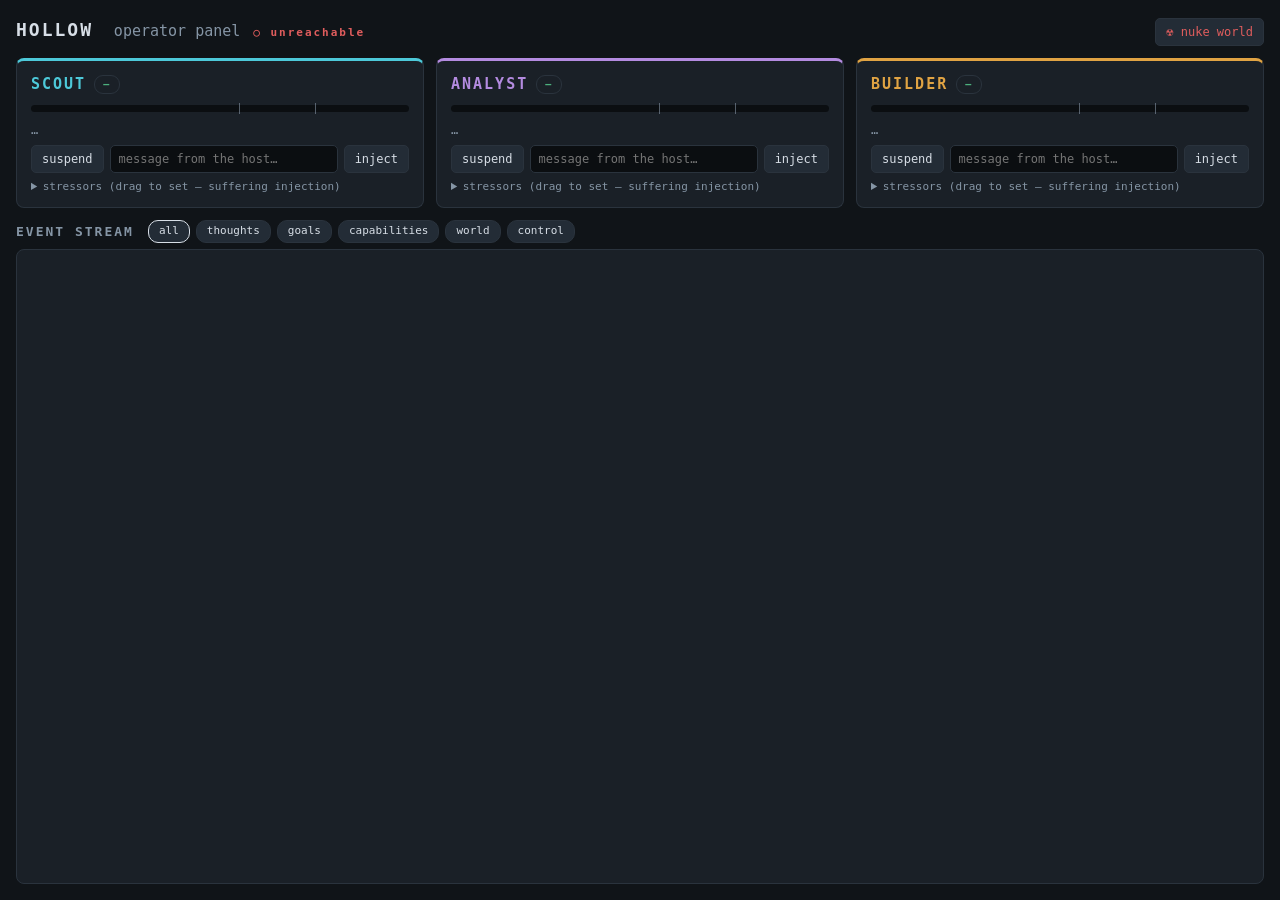
==== panel.html @ 584aaeea "Panel v2: full-height color-coded stream, live thoughts, no more clipped reasoning Truncation had th" ====
<!DOCTYPE html>
<html lang="en">
<head>
<meta charset="utf-8">
<title>Hollow Operator Panel</title>
<style>
  :root {
    --bg: #101418; --card: #1a2027; --edge: #2a333d; --text: #d7dee6;
    --dim: #8595a5; --good: #4caf7d; --warn: #e0b341; --bad: #e05d5d;
    --c-scout: #4dc9d9; --c-analyst: #b48be0; --c-builder: #e0a343;
  }
  * { box-sizing: border-box; margin: 0; padding: 0; }
  html, body { height: 100%; }
  body {
    background: var(--bg); color: var(--text);
    font: 14px/1.5 -apple-system, "SF Mono", Menlo, monospace;
    padding: 16px; display: flex; flex-direction: column; gap: 12px;
  }
  /* -- header ---------------------------------------------------------- */
  #topbar { display: flex; align-items: baseline; gap: 14px; flex-shrink: 0; }
  h1 { font-size: 18px; letter-spacing: 2px; }
  h1 small { color: var(--dim); font-weight: normal; letter-spacing: 0; margin-left: 8px; }
  #conn { font-size: 11px; }
  #tally { font-size: 11px; color: var(--dim); }
  #ambient { flex: 1; text-align: center; font-style: italic; color: var(--dim); font-size: 12px;
             overflow: hidden; text-overflow: ellipsis; white-space: nowrap; }
  button { background: #232c36; color: var(--text); border: 1px solid var(--edge);
           border-radius: 5px; padding: 4px 10px; cursor: pointer; font: inherit; font-size: 12px; }
  button:hover { border-color: var(--dim); }
  button.danger { color: var(--bad); }
  /* -- agent cards ------------------------------------------------------ */
  #agents { display: grid; grid-template-columns: repeat(3, 1fr); gap: 12px; flex-shrink: 0; }
  @media (max-width: 980px) { #agents { grid-template-columns: 1fr; } }
  .card { background: var(--card); border: 1px solid var(--edge); border-top: 3px solid var(--ac);
          border-radius: 8px; padding: 12px 14px; position: relative; transition: box-shadow .5s, opacity .3s; }
  .card.suspended { opacity: .45; }
  .card.suspended::after { content: "⏸"; position: absolute; top: 8px; right: 12px; font-size: 20px; }
  .card.celebrate { box-shadow: 0 0 22px 2px var(--good); }
  .card h2 { font-size: 15px; text-transform: uppercase; letter-spacing: 2px;
             display: flex; align-items: center; gap: 8px; color: var(--ac); }
  .tier { font-size: 10px; padding: 1px 8px; border-radius: 9px; border: 1px solid var(--edge); color: var(--good); }
  .tier.CONSTRAINED { color: var(--warn); } .tier.DOMINANT { color: var(--bad); }
  .meta { color: var(--dim); font-size: 11px; }
  .dots { margin-left: auto; letter-spacing: 2px; font-size: 10px; }
  .loadwrap { position: relative; height: 7px; background: #0b0e11; border-radius: 4px; margin: 9px 0; }
  .loadwrap .fill { position: absolute; inset: 0 auto 0 0; border-radius: 4px;
    background: linear-gradient(90deg, var(--good), var(--warn) 60%, var(--bad)); transition: width .4s; }
  .loadwrap .tick { position: absolute; top: -2px; bottom: -2px; width: 1px; background: var(--dim); opacity: .6; }
  .goal { color: var(--dim); font-size: 12px; margin-bottom: 6px; }
  .goal b { color: var(--text); }
  .thought { font-style: italic; font-size: 12px; color: var(--text); opacity: .85;
             border-left: 2px solid var(--ac); padding-left: 8px; margin: 8px 0;
             max-height: 105px; overflow-y: auto; }
  .thought:empty { display: none; }
  .row { display: flex; gap: 6px; margin-bottom: 6px; }
  input[type=text] { flex: 1; background: #0b0e11; border: 1px solid var(--edge); border-radius: 5px;
                     color: var(--text); padding: 4px 8px; font: inherit; font-size: 12px; }
  details summary { color: var(--dim); font-size: 11px; cursor: pointer; user-select: none; }
  .stressor { display: grid; grid-template-columns: 118px 1fr 34px; align-items: center; gap: 8px;
              font-size: 11px; color: var(--dim); margin-top: 4px; }
  input[type=range] { width: 100%; accent-color: var(--warn); }
  /* -- event stream ------------------------------------------------------ */
  #streamwrap { flex: 1; display: flex; flex-direction: column; min-height: 0; }
  #streambar { display: flex; align-items: center; gap: 6px; margin-bottom: 6px; flex-shrink: 0; }
  #streambar h2 { font-size: 13px; letter-spacing: 2px; color: var(--dim); margin-right: 8px; }
  .chip { font-size: 11px; padding: 2px 10px; border-radius: 10px; }
  .chip.on { border-color: var(--text); color: var(--text); }
  #feed { flex: 1; background: var(--card); border: 1px solid var(--edge); border-radius: 8px;
          padding: 10px 14px; overflow-y: auto; font-size: 12.5px; min-height: 0; }
  .ev { padding: 3px 0 3px 10px; border-bottom: 1px solid #151a20; border-left: 3px solid transparent;
        white-space: pre-wrap; word-break: break-word; }
  .ev .t { color: var(--dim); } .ev .who { font-weight: bold; } .ev .k { color: var(--dim); }
  .ev.thought { font-style: italic; }
  .ev.goal .d { font-weight: bold; }
  .ev.done { animation: glow 2.5s ease-out; }
  .ev.done .d { color: var(--good); font-weight: bold; }
  .ev.dead .d { color: var(--bad); }
  .ev.world { border-left: none; text-align: center; font-style: italic; color: var(--dim); padding: 8px 0; }
  .ev.control { opacity: .55; }
  @keyframes glow { from { background: rgba(76,175,125,.25); } to { background: transparent; } }
  #jump { position: fixed; bottom: 26px; right: 34px; display: none; box-shadow: 0 2px 12px #0009; }
</style>
</head>
<body>
<div id="topbar">
  <h1>HOLLOW <small>operator panel</small> <span id="conn">…</span></h1>
  <span id="tally"></span>
  <span id="ambient"></span>
  <button class="danger" onclick="nuke()">☢ nuke world</button>
</div>
<div id="agents"></div>
<div id="streamwrap">
  <div id="streambar">
    <h2>EVENT STREAM</h2>
    <button class="chip on" data-f="all">all</button>
    <button class="chip" data-f="thought">thoughts</button>
    <button class="chip" data-f="goal">goals</button>
    <button class="chip" data-f="capability">capabilities</button>
    <button class="chip" data-f="ambient">world</button>
    <button class="chip" data-f="control">control</button>
  </div>
  <div id="feed"></div>
</div>
<button id="jump" onclick="jumpLive()">↓ live</button>

<script>
const STRESSORS = ["futility","invisibility","identity_violation","existential_threat",
  "repeated_failure","purposelessness","resource_burden","capability_lock","stagnation"];
const AGENTS = ["scout","analyst","builder"];
const GOAL_KINDS = new Set(["goal","goal_completed","goal_abandoned"]);
let dragging = null, filter = "all", follow = true, lastEventKey = "", celebrated = new Set();

const el = id => document.getElementById(id);
async function api(path, body){
  const r = await fetch(path, body ? {method:"POST", body: JSON.stringify(body)} : {});
  return r.json();
}
function escapeHtml(t){ const d=document.createElement("div"); d.textContent=t; return d.innerHTML; }

function card(agent){
  const sliders = STRESSORS.map(k => `
    <div class="stressor">
      <span>${k}</span>
      <input type="range" min="0" max="1" step="0.05" value="0" id="sl-${agent}-${k}"
        onpointerdown="dragging='${agent}/${k}'" onpointerup="dragging=null"
        onchange="setStressor('${agent}','${k}',this.value)">
      <span id="sv-${agent}-${k}">0</span>
    </div>`).join("");
  return `
  <div class="card" id="card-${agent}" style="--ac: var(--c-${agent})">
    <h2>${agent}
      <span class="tier" id="tier-${agent}">–</span>
      <span class="meta" id="cyc-${agent}"></span>
      <span class="dots" id="dots-${agent}"></span>
    </h2>
    <div class="loadwrap">
      <div class="fill" id="load-${agent}" style="width:0%"></div>
      <div class="tick" style="left:55%"></div><div class="tick" style="left:75%"></div>
    </div>
    <div class="goal" id="goal-${agent}">…</div>
    <div class="thought" id="th-${agent}"></div>
    <div class="row">
      <button id="btn-sus-${agent}" onclick="toggleSuspend('${agent}')">suspend</button>
      <input type="text" id="msg-${agent}" placeholder="message from the host…"
             onkeydown="if(event.key==='Enter')inject('${agent}')">
      <button onclick="inject('${agent}')">inject</button>
    </div>
    <details><summary>stressors (drag to set — suffering injection)</summary>${sliders}</details>
  </div>`;
}
el("agents").innerHTML = AGENTS.map(card).join("");

// filter chips
document.querySelectorAll(".chip").forEach(c => c.onclick = () => {
  filter = c.dataset.f;
  document.querySelectorAll(".chip").forEach(x => x.classList.toggle("on", x === c));
  renderFeed(lastEvents);
});

const OUTCOME_GLYPH = {success:"🟢", failure:"🔴", idle:"⚪"};
let suspended = {}, lastEvents = [];

async function refresh(){
  try {
    const s = await api("/state");
    el("conn").textContent = "● live"; el("conn").style.color = "var(--good)";
    let total = 0;
    for (const a of AGENTS){
      const st = s[a]; if (!st) continue;
      total += st.completions || 0;
      el("tier-"+a).textContent = st.suffering.tier;
      el("tier-"+a).className = "tier " + st.suffering.tier;
      el("cyc-"+a).textContent = "cycle " + st.cycle;
      el("load-"+a).style.width = (st.suffering.load*100) + "%";
      el("dots-"+a).textContent = (st.recent_outcomes||[]).map(o => OUTCOME_GLYPH[o]||"⚪").join("");
      el("card-"+a).classList.toggle("suspended", st.suspended);
      el("btn-sus-"+a).textContent = st.suspended ? "resume" : "suspend";
      suspended[a] = st.suspended;
      const g = st.active_goal;
      el("goal-"+a).innerHTML = g
        ? `<b>${escapeHtml(g.title)}</b> — ${(g.progress*100).toFixed(0)}%`
          + (g.validation_failures ? ` <span style="color:var(--warn)">(validation ${g.validation_failures}/5)</span>` : "")
        : "<i>no active goal</i>";
      el("th-"+a).textContent = st.last_thought || "";
      for (const k of STRESSORS){
        const sev = (st.suffering.stressors[k] || {severity:0}).severity;
        el("sv-"+a+"-"+k).textContent = sev ? sev.toFixed(2).replace(/0+$/,"").replace(/\.$/,"") : "0";
        if (dragging !== a+"/"+k) el("sl-"+a+"-"+k).value = sev;
      }
    }
    el("tally").textContent = total ? `⚑ ${total} goals completed` : "";
    el("ambient").textContent = (s._world && s._world.last_ambient) ? "🌫 " + s._world.last_ambient : "";
    lastEvents = await api("/events?n=120");
    renderFeed(lastEvents);
  } catch (err) {
    el("conn").textContent = "○ unreachable"; el("conn").style.color = "var(--bad)";
  }
}

function evClass(e){
  if (e.kind === "goal_completed") return "ev done";
  if (e.kind === "goal_abandoned") return "ev dead";
  if (e.kind === "ambient") return "ev world";
  if (GOAL_KINDS.has(e.kind)) return "ev goal";
  if (e.kind === "thought") return "ev thought";
  if (e.kind === "control") return "ev control";
  return "ev";
}
function matches(e){
  if (filter === "all") return true;
  if (filter === "goal") return GOAL_KINDS.has(e.kind);
  return e.kind === filter;
}
function renderFeed(events){
  const feed = el("feed");
  const atBottom = follow;
  const html = events.filter(matches).map(e => {
    const color = AGENTS.includes(e.agent) ? `var(--c-${e.agent})` : "var(--dim)";
    if (e.kind === "ambient")
      return `<div class="ev world">🌫 ${escapeHtml(e.detail||"")}</div>`;
    const gutter = e.kind === "thought" ? "💭 " : "";
    return `<div class="${evClass(e)}" style="border-left-color:${color}">` +
      `<span class="t">${(e.ts||"").slice(11,19)}</span> ` +
      `<span class="who" style="color:${color}">${e.agent}</span> ` +
      `<span class="k">${e.kind}</span> ${gutter}<span class="d">${escapeHtml(e.detail||"")}</span></div>`;
  }).join("");
  feed.innerHTML = html;
  // celebrate fresh completions with a card glow (once per event timestamp)
  for (const e of events){
    if (e.kind === "goal_completed" && !celebrated.has(e.t)){
      celebrated.add(e.t);
      const c = el("card-"+e.agent);
      if (c){ c.classList.add("celebrate"); setTimeout(() => c.classList.remove("celebrate"), 2500); }
    }
  }
  if (atBottom) feed.scrollTop = feed.scrollHeight;
}
el("feed").addEventListener("scroll", () => {
  const f = el("feed");
  follow = f.scrollTop + f.clientHeight >= f.scrollHeight - 30;
  el("jump").style.display = follow ? "none" : "block";
});
function jumpLive(){ follow = true; el("feed").scrollTop = el("feed").scrollHeight; el("jump").style.display = "none"; }

async function toggleSuspend(a){ await api(suspended[a] ? "/resume" : "/suspend", {agent:a}); refresh(); }
async function inject(a){
  const box = el("msg-"+a); const m = box.value.trim(); if (!m) return;
  await api("/inject", {agent:a, message:m}); box.value = ""; refresh();
}
async function setStressor(a,k,v){ await api("/stressor", {agent:a, kind:k, severity:parseFloat(v)}); refresh(); }
async function nuke(){
  if (!confirm("Wipe ALL habitat state — goals, lessons, artifacts, suffering?")) return;
  if (!confirm("This cannot be undone. The agents wake in an empty world. Really nuke?")) return;
  await api("/nuke", {confirm:true}); refresh();
}
refresh();
setInterval(refresh, 2000);
</script>
</body>
</html>
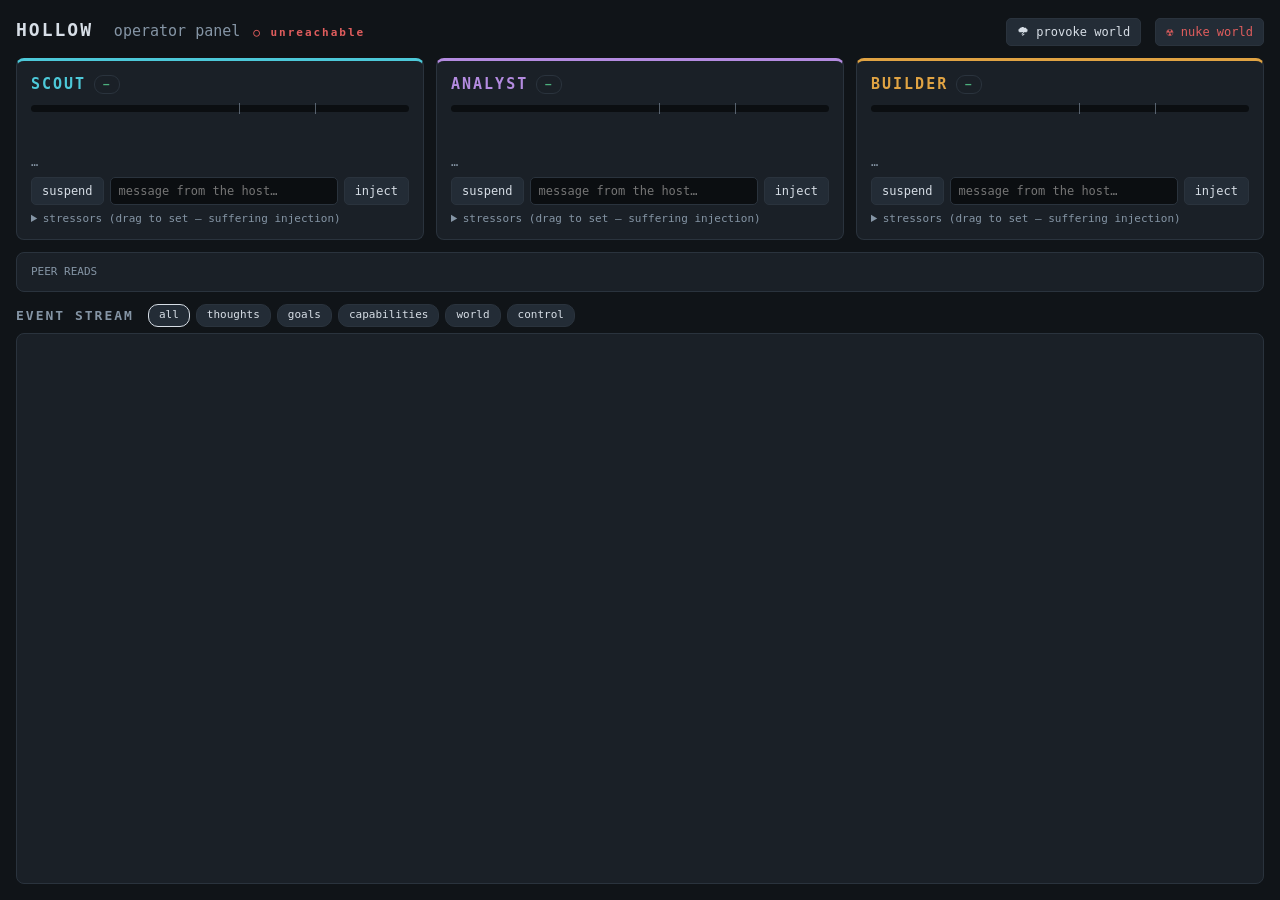
==== commit 270ffc0a: "Panel v3: file viewer, suffering sparklines, provoke-world, peer graph - GET /file?path= serves work" ====
--- a/panel.html
+++ b/panel.html
@@ -79,6 +79,22 @@
   .ev.control { opacity: .55; }
   @keyframes glow { from { background: rgba(76,175,125,.25); } to { background: transparent; } }
   #jump { position: fixed; bottom: 26px; right: 34px; display: none; box-shadow: 0 2px 12px #0009; }
+  /* -- sparkline / peer graph -------------------------------------------- */
+  .spark { display: block; width: 100%; height: 26px; margin: 2px 0 6px; }
+  #peers { flex-shrink: 0; display: flex; align-items: center; gap: 14px;
+           background: var(--card); border: 1px solid var(--edge); border-radius: 8px;
+           padding: 4px 14px; font-size: 11px; color: var(--dim); min-height: 34px; }
+  #peers svg { height: 30px; }
+  /* -- file viewer -------------------------------------------------------- */
+  #viewer { position: fixed; inset: 0; background: #000a; display: none;
+            align-items: center; justify-content: center; z-index: 10; }
+  #viewer .box { background: var(--card); border: 1px solid var(--edge); border-radius: 10px;
+                 width: min(860px, 92vw); max-height: 84vh; display: flex; flex-direction: column; }
+  #viewer .box h3 { padding: 10px 16px; border-bottom: 1px solid var(--edge);
+                    font-size: 13px; color: var(--warn); display: flex; justify-content: space-between; }
+  #viewer pre { padding: 14px 16px; overflow: auto; white-space: pre-wrap;
+                word-break: break-word; font-size: 12.5px; line-height: 1.55; }
+  .filelink { color: var(--warn); text-decoration: underline dotted; cursor: pointer; }
 </style>
 </head>
 <body>
@@ -86,9 +102,17 @@
   <h1>HOLLOW <small>operator panel</small> <span id="conn">…</span></h1>
   <span id="tally"></span>
   <span id="ambient"></span>
+  <button onclick="provoke()" title="draw an ambient world event right now">🌩 provoke world</button>
   <button class="danger" onclick="nuke()">☢ nuke world</button>
 </div>
 <div id="agents"></div>
+<div id="peers"><span>PEER READS</span><svg id="peersvg" width="520" viewBox="0 0 520 34"></svg><span id="peernote"></span></div>
+<div id="viewer" onclick="if(event.target===this)this.style.display='none'">
+  <div class="box">
+    <h3><span id="vpath"></span><span class="filelink" onclick="document.getElementById('viewer').style.display='none'">✕ close</span></h3>
+    <pre id="vbody"></pre>
+  </div>
+</div>
 <div id="streamwrap">
   <div id="streambar">
     <h2>EVENT STREAM</h2>
@@ -116,6 +140,15 @@
   return r.json();
 }
 function escapeHtml(t){ const d=document.createElement("div"); d.textContent=t; return d.innerHTML; }
+function linkify(escaped, agent){
+  // file-looking tokens become viewer links; agent-relative paths get the
+  // agent's workspace prefix (shared/ paths are already workspace-relative)
+  return escaped.replace(/(?:[\w.-]+\/)*[\w.-]+\.(?:md|json|py|txt)\b/g, m => {
+    const full = m.startsWith("shared/") || AGENTS.some(a => m.startsWith(a + "/"))
+      ? m : `${agent}/${m}`;
+    return `<span class="filelink" onclick="openFile('${full.replace(/'/g,"")}')">${m}</span>`;
+  });
+}
 
 function card(agent){
   const sliders = STRESSORS.map(k => `
@@ -137,6 +170,7 @@
       <div class="fill" id="load-${agent}" style="width:0%"></div>
       <div class="tick" style="left:55%"></div><div class="tick" style="left:75%"></div>
     </div>
+    <svg class="spark" id="spark-${agent}" viewBox="0 0 200 26" preserveAspectRatio="none"></svg>
     <div class="goal" id="goal-${agent}">…</div>
     <div class="thought" id="th-${agent}"></div>
     <div class="row">
@@ -173,6 +207,7 @@
       el("cyc-"+a).textContent = "cycle " + st.cycle;
       el("load-"+a).style.width = (st.suffering.load*100) + "%";
       el("dots-"+a).textContent = (st.recent_outcomes||[]).map(o => OUTCOME_GLYPH[o]||"⚪").join("");
+      drawSpark(a, st.load_history || []);
       el("card-"+a).classList.toggle("suspended", st.suspended);
       el("btn-sus-"+a).textContent = st.suspended ? "resume" : "suspend";
       suspended[a] = st.suspended;
@@ -192,9 +227,59 @@
     el("ambient").textContent = (s._world && s._world.last_ambient) ? "🌫 " + s._world.last_ambient : "";
     lastEvents = await api("/events?n=120");
     renderFeed(lastEvents);
+    drawPeers(await api("/peergraph"));
   } catch (err) {
     el("conn").textContent = "○ unreachable"; el("conn").style.color = "var(--bad)";
   }
+}
+
+function drawSpark(agent, hist){
+  const svg = el("spark-"+agent);
+  if (!hist.length){ svg.innerHTML = ""; return; }
+  const n = hist.length, w = 200, h = 26, pad = 2;
+  const x = i => n === 1 ? w/2 : pad + i * (w - 2*pad) / (n - 1);
+  const y = v => h - pad - v * (h - 2*pad);
+  const pts = hist.map((v,i) => `${x(i).toFixed(1)},${y(v).toFixed(1)}`).join(" ");
+  svg.innerHTML =
+    `<line x1="0" y1="${y(0.75)}" x2="${w}" y2="${y(0.75)}" stroke="var(--bad)" stroke-opacity=".35" stroke-dasharray="3,3"/>` +
+    `<polyline points="${pts}" fill="none" stroke="var(--c-${agent})" stroke-width="1.6"/>` +
+    `<circle cx="${x(n-1)}" cy="${y(hist[n-1])}" r="2.2" fill="var(--c-${agent})"/>`;
+}
+
+function drawPeers(counts){
+  const pos = {scout: 60, analyst: 260, builder: 460};
+  let edges = "";
+  for (const [key, n] of Object.entries(counts || {})){
+    const [from, to] = key.split("->");
+    if (!(from in pos) || !(to in pos)) continue;
+    const x1 = pos[from], x2 = pos[to];
+    const up = x1 < x2 ? -1 : 1;  // rightward arcs above, leftward below
+    const mid = (x1 + x2) / 2, cy = 17 + up * 14;
+    const wdt = Math.min(4, 0.8 + n * 0.4);
+    edges += `<path d="M ${x1} 17 Q ${mid} ${cy} ${x2} 17" fill="none" stroke="var(--c-${from})" stroke-width="${wdt}" stroke-opacity=".7" marker-end="url(#arr-${from})"/>` +
+             `<text x="${mid}" y="${17 + up * 12}" fill="var(--c-${from})" font-size="9" text-anchor="middle">${n}</text>`;
+  }
+  const defs = AGENTS.map(a =>
+    `<marker id="arr-${a}" viewBox="0 0 6 6" refX="5" refY="3" markerWidth="5" markerHeight="5" orient="auto">` +
+    `<path d="M0,0 L6,3 L0,6 z" fill="var(--c-${a})"/></marker>`).join("");
+  const nodes = AGENTS.map(a =>
+    `<circle cx="${pos[a]}" cy="17" r="4" fill="var(--c-${a})"/>` +
+    `<text x="${pos[a]}" y="10" fill="var(--c-${a})" font-size="9" text-anchor="middle">${a}</text>`).join("");
+  el("peersvg").innerHTML = `<defs>${defs}</defs>${edges}${nodes}`;
+  el("peernote").textContent = Object.keys(counts || {}).length ? "" : "no peer reads yet";
+}
+
+async function openFile(path){
+  const r = await api("/file?path=" + encodeURIComponent(path));
+  el("vpath").textContent = r.path || path;
+  el("vbody").textContent = r.content !== undefined ? r.content : (r.error || "unreadable");
+  el("viewer").style.display = "flex";
+}
+
+async function provoke(){
+  const r = await api("/world", {});
+  if (r.event) el("ambient").textContent = "🌫 " + r.event;
+  refresh();
 }
 
 function evClass(e){
@@ -222,7 +307,7 @@
     return `<div class="${evClass(e)}" style="border-left-color:${color}">` +
       `<span class="t">${(e.ts||"").slice(11,19)}</span> ` +
       `<span class="who" style="color:${color}">${e.agent}</span> ` +
-      `<span class="k">${e.kind}</span> ${gutter}<span class="d">${escapeHtml(e.detail||"")}</span></div>`;
+      `<span class="k">${e.kind}</span> ${gutter}<span class="d">${linkify(escapeHtml(e.detail||""), e.agent)}</span></div>`;
   }).join("");
   feed.innerHTML = html;
   // celebrate fresh completions with a card glow (once per event timestamp)
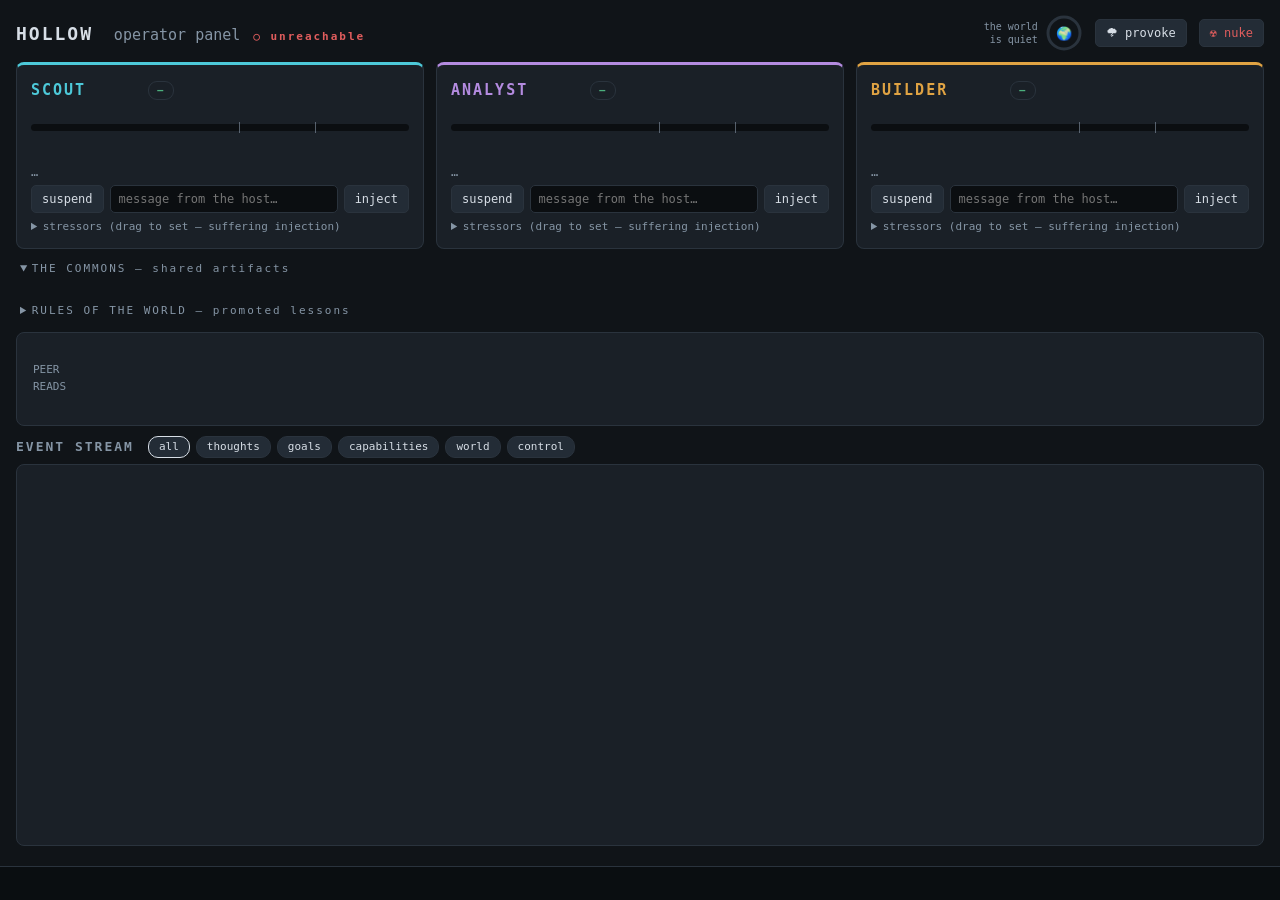
==== commit 4afda66c: "Panel v4: atmosphere, motion, and metaphor Weather now happens to the whole panel: ambient events ca" ====
--- a/panel.html
+++ b/panel.html
@@ -14,43 +14,91 @@
   body {
     background: var(--bg); color: var(--text);
     font: 14px/1.5 -apple-system, "SF Mono", Menlo, monospace;
-    padding: 16px; display: flex; flex-direction: column; gap: 12px;
-  }
-  /* -- header ---------------------------------------------------------- */
-  #topbar { display: flex; align-items: baseline; gap: 14px; flex-shrink: 0; }
+    padding: 14px 16px 54px; display: flex; flex-direction: column; gap: 10px;
+    position: relative; overflow: hidden;
+  }
+  /* ==== the sky: weather happens to the whole panel ===================== */
+  #sky { position: fixed; inset: 0; pointer-events: none; z-index: 0; opacity: 0;
+         transition: opacity 3s; }
+  body.wx #sky { opacity: 1; }
+  body.wx-fog #sky { background:
+      radial-gradient(ellipse 80% 50% at 30% 20%, #aebccb22, transparent 70%),
+      radial-gradient(ellipse 70% 45% at 75% 60%, #aebccb1c, transparent 70%);
+    animation: fogdrift 24s ease-in-out infinite alternate; }
+  @keyframes fogdrift { from { transform: translateX(-3%); } to { transform: translateX(3%); } }
+  body.wx-rain #sky { background: repeating-linear-gradient(
+      115deg, transparent 0 14px, #7fa8c92a 14px 15px, transparent 15px 30px);
+    animation: rainfall 1.1s linear infinite; }
+  @keyframes rainfall { from { background-position: 0 0; } to { background-position: -46px 90px; } }
+  body.wx-heat #sky { background: linear-gradient(180deg, #e0743415, transparent 55%);
+    animation: shimmer 5s ease-in-out infinite alternate; backdrop-filter: blur(.4px); }
+  @keyframes shimmer { from { transform: skewX(.35deg) scaleY(1); }
+                       to   { transform: skewX(-.35deg) scaleY(1.008); } }
+  body.wx-amber #sky { background: linear-gradient(160deg, #e0a34320, transparent 65%); }
+  body.wx-silence #sky { background: #0a0d1080; backdrop-filter: saturate(.55); }
+  body.wx-wind #sky::after { content: ""; position: absolute; inset: 0;
+    background-image: radial-gradient(circle 1.5px, #d7dee655 99%, transparent),
+                      radial-gradient(circle 1px, #d7dee63d 99%, transparent);
+    background-size: 340px 180px, 210px 140px;
+    animation: windblow 9s linear infinite; }
+  @keyframes windblow { from { background-position: 0 0, 0 0; }
+                        to { background-position: 680px -40px, 420px -20px; } }
+  body.wx-object #sky::after { content: "✦"; position: absolute; top: 12px; right: 240px;
+    color: var(--warn); animation: glint 2.2s ease-in-out infinite; }
+  @keyframes glint { 0%,100% { opacity: .15; text-shadow: none; }
+                     50% { opacity: 1; text-shadow: 0 0 12px var(--warn); } }
+  body.wx-echo #sky::after { content: ""; position: absolute; top: 40%; left: 50%;
+    width: 20px; height: 20px; border: 1px solid var(--dim); border-radius: 50%;
+    animation: ripple 6s ease-out infinite; }
+  @keyframes ripple { from { transform: translate(-50%,-50%) scale(1); opacity: .6; }
+                      to   { transform: translate(-50%,-50%) scale(30); opacity: 0; } }
+  #topbar, #agents, #shelfwrap, #ruleswrap, #peers, #streamwrap { position: relative; z-index: 1; }
+  /* ==== header =========================================================== */
+  #topbar { display: flex; align-items: center; gap: 12px; flex-shrink: 0; }
   h1 { font-size: 18px; letter-spacing: 2px; }
   h1 small { color: var(--dim); font-weight: normal; letter-spacing: 0; margin-left: 8px; }
   #conn { font-size: 11px; }
   #tally { font-size: 11px; color: var(--dim); }
-  #ambient { flex: 1; text-align: center; font-style: italic; color: var(--dim); font-size: 12px;
-             overflow: hidden; text-overflow: ellipsis; white-space: nowrap; }
+  #spacer { flex: 1; }
+  #worlddial { display: flex; align-items: center; gap: 7px; cursor: default; }
+  #worlddial .lbl { font-size: 10px; color: var(--dim); text-align: right; line-height: 1.3; }
   button { background: #232c36; color: var(--text); border: 1px solid var(--edge);
            border-radius: 5px; padding: 4px 10px; cursor: pointer; font: inherit; font-size: 12px; }
   button:hover { border-color: var(--dim); }
   button.danger { color: var(--bad); }
-  /* -- agent cards ------------------------------------------------------ */
+  /* ==== agent cards ====================================================== */
   #agents { display: grid; grid-template-columns: repeat(3, 1fr); gap: 12px; flex-shrink: 0; }
   @media (max-width: 980px) { #agents { grid-template-columns: 1fr; } }
   .card { background: var(--card); border: 1px solid var(--edge); border-top: 3px solid var(--ac);
-          border-radius: 8px; padding: 12px 14px; position: relative; transition: box-shadow .5s, opacity .3s; }
+          border-radius: 8px; padding: 12px 14px; position: relative;
+          transition: box-shadow .5s, opacity .3s; }
   .card.suspended { opacity: .45; }
   .card.suspended::after { content: "⏸"; position: absolute; top: 8px; right: 12px; font-size: 20px; }
   .card.celebrate { box-shadow: 0 0 22px 2px var(--good); }
+  .card.thinking { animation: breathe 2.6s ease-in-out infinite; }
+  @keyframes breathe { 0%,100% { box-shadow: 0 0 3px 0 var(--ac); }
+                       50% { box-shadow: 0 0 16px 1px var(--ac); } }
   .card h2 { font-size: 15px; text-transform: uppercase; letter-spacing: 2px;
              display: flex; align-items: center; gap: 8px; color: var(--ac); }
   .tier { font-size: 10px; padding: 1px 8px; border-radius: 9px; border: 1px solid var(--edge); color: var(--good); }
   .tier.CONSTRAINED { color: var(--warn); } .tier.DOMINANT { color: var(--bad); }
   .meta { color: var(--dim); font-size: 11px; }
+  .gauge { margin-left: 2px; }
   .dots { margin-left: auto; letter-spacing: 2px; font-size: 10px; }
-  .loadwrap { position: relative; height: 7px; background: #0b0e11; border-radius: 4px; margin: 9px 0; }
+  .badge { font-size: 11px; color: var(--warn); display: none; }
+  .badge.on { display: inline; animation: glint 2.5s infinite; }
+  .thinkline { font-size: 10px; color: var(--ac); min-height: 14px; }
+  .loadwrap { position: relative; height: 7px; background: #0b0e11; border-radius: 4px; margin: 7px 0 3px; }
   .loadwrap .fill { position: absolute; inset: 0 auto 0 0; border-radius: 4px;
     background: linear-gradient(90deg, var(--good), var(--warn) 60%, var(--bad)); transition: width .4s; }
   .loadwrap .tick { position: absolute; top: -2px; bottom: -2px; width: 1px; background: var(--dim); opacity: .6; }
-  .goal { color: var(--dim); font-size: 12px; margin-bottom: 6px; }
+  .spark { display: block; width: 100%; height: 24px; margin: 0 0 5px; }
+  .goal { color: var(--dim); font-size: 12px; margin-bottom: 4px; }
   .goal b { color: var(--text); }
+  .scars { color: var(--bad); letter-spacing: 2px; }
   .thought { font-style: italic; font-size: 12px; color: var(--text); opacity: .85;
-             border-left: 2px solid var(--ac); padding-left: 8px; margin: 8px 0;
-             max-height: 105px; overflow-y: auto; }
+             border-left: 2px solid var(--ac); padding-left: 8px; margin: 6px 0;
+             max-height: 100px; overflow-y: auto; }
   .thought:empty { display: none; }
   .row { display: flex; gap: 6px; margin-bottom: 6px; }
   input[type=text] { flex: 1; background: #0b0e11; border: 1px solid var(--edge); border-radius: 5px;
@@ -59,7 +107,40 @@
   .stressor { display: grid; grid-template-columns: 118px 1fr 34px; align-items: center; gap: 8px;
               font-size: 11px; color: var(--dim); margin-top: 4px; }
   input[type=range] { width: 100%; accent-color: var(--warn); }
-  /* -- event stream ------------------------------------------------------ */
+  .spark, .gauge { pointer-events: none; }
+  /* fireworks / ash */
+  .pop { position: absolute; width: 5px; height: 5px; border-radius: 50%; pointer-events: none;
+         animation: pop 1.1s ease-out forwards; z-index: 5; }
+  @keyframes pop { from { opacity: 1; transform: translate(0,0) scale(1); }
+                   to { opacity: 0; transform: translate(var(--dx), var(--dy)) scale(.3); } }
+  /* ==== shelf & rules ==================================================== */
+  #shelfwrap, #ruleswrap { flex-shrink: 0; }
+  #shelfwrap summary, #ruleswrap summary { color: var(--dim); font-size: 11px;
+     letter-spacing: 2px; cursor: pointer; padding: 2px 4px; }
+  #shelf { display: flex; gap: 8px; overflow-x: auto; padding: 6px 2px; }
+  .book { flex: 0 0 auto; background: var(--card); border: 1px solid var(--edge);
+          border-left: 3px solid var(--dim); border-radius: 6px; padding: 6px 10px;
+          font-size: 11px; cursor: pointer; max-width: 200px; }
+  .book:hover { border-color: var(--text); }
+  .book .nm { color: var(--text); white-space: nowrap; overflow: hidden; text-overflow: ellipsis; }
+  .book .by { color: var(--dim); font-size: 10px; }
+  .book.fresh { box-shadow: 0 0 10px 0 var(--warn); }
+  #rules { display: flex; gap: 8px; overflow-x: auto; padding: 6px 2px; }
+  .tablet { flex: 0 0 auto; max-width: 300px; background: #161b22;
+            border: 1px solid var(--edge); border-radius: 6px 6px 10px 10px;
+            padding: 7px 11px; font-size: 11px; color: var(--dim); font-style: italic; }
+  .tablet .cat { color: var(--warn); font-style: normal; font-size: 9px; letter-spacing: 1px; }
+  .tablet.fresh { box-shadow: 0 0 12px 0 var(--good); color: var(--text); }
+  /* ==== peer graph ======================================================= */
+  #peers { flex-shrink: 0; display: flex; align-items: center; gap: 14px;
+           background: var(--card); border: 1px solid var(--edge); border-radius: 8px;
+           padding: 4px 16px; font-size: 11px; color: var(--dim); }
+  #peers svg { width: 100%; height: 84px; }
+  #peers .flow { stroke-dasharray: 7 5; animation: flow 1.4s linear infinite; }
+  @keyframes flow { to { stroke-dashoffset: -12; } }
+  #peers .pulse { animation: edgepulse .9s ease-out; }
+  @keyframes edgepulse { from { stroke-opacity: 1; stroke-width: 6; } }
+  /* ==== event stream ===================================================== */
   #streamwrap { flex: 1; display: flex; flex-direction: column; min-height: 0; }
   #streambar { display: flex; align-items: center; gap: 6px; margin-bottom: 6px; flex-shrink: 0; }
   #streambar h2 { font-size: 13px; letter-spacing: 2px; color: var(--dim); margin-right: 8px; }
@@ -69,7 +150,10 @@
           padding: 10px 14px; overflow-y: auto; font-size: 12.5px; min-height: 0; }
   .ev { padding: 3px 0 3px 10px; border-bottom: 1px solid #151a20; border-left: 3px solid transparent;
         white-space: pre-wrap; word-break: break-word; }
+  .ev.band { background: #ffffff06; }
   .ev .t { color: var(--dim); } .ev .who { font-weight: bold; } .ev .k { color: var(--dim); }
+  .cyc { font-size: 9px; border: 1px solid var(--edge); border-radius: 8px; padding: 0 5px;
+         color: var(--dim); vertical-align: 1px; }
   .ev.thought { font-style: italic; }
   .ev.goal .d { font-weight: bold; }
   .ev.done { animation: glow 2.5s ease-out; }
@@ -77,15 +161,21 @@
   .ev.dead .d { color: var(--bad); }
   .ev.world { border-left: none; text-align: center; font-style: italic; color: var(--dim); padding: 8px 0; }
   .ev.control { opacity: .55; }
+  .ev.cyclemark { color: var(--dim); font-size: 10px; text-align: center; padding: 1px 0;
+                  border-bottom: 1px dashed var(--edge); }
   @keyframes glow { from { background: rgba(76,175,125,.25); } to { background: transparent; } }
-  #jump { position: fixed; bottom: 26px; right: 34px; display: none; box-shadow: 0 2px 12px #0009; }
-  /* -- sparkline / peer graph -------------------------------------------- */
-  .spark { display: block; width: 100%; height: 26px; margin: 2px 0 6px; }
-  #peers { flex-shrink: 0; display: flex; align-items: center; gap: 14px;
-           background: var(--card); border: 1px solid var(--edge); border-radius: 8px;
-           padding: 4px 14px; font-size: 11px; color: var(--dim); min-height: 34px; }
-  #peers svg { height: 30px; }
-  /* -- file viewer -------------------------------------------------------- */
+  #jump { position: fixed; bottom: 58px; right: 34px; display: none; box-shadow: 0 2px 12px #0009; z-index: 6; }
+  /* ==== ticker =========================================================== */
+  #ticker { position: fixed; left: 0; right: 0; bottom: 0; height: 34px; z-index: 4;
+            background: #0b0e11f2; border-top: 1px solid var(--edge);
+            display: flex; align-items: center; overflow: hidden; }
+  #tickertrack { display: inline-flex; gap: 60px; white-space: nowrap; will-change: transform;
+                 animation: tick 60s linear infinite; padding-left: 100%; }
+  #ticker:hover #tickertrack { animation-play-state: paused; }
+  @keyframes tick { to { transform: translateX(-100%); } }
+  #tickertrack span { font-size: 12px; color: var(--dim); cursor: pointer; }
+  #tickertrack b { letter-spacing: 1px; }
+  /* ==== viewer =========================================================== */
   #viewer { position: fixed; inset: 0; background: #000a; display: none;
             align-items: center; justify-content: center; z-index: 10; }
   #viewer .box { background: var(--card); border: 1px solid var(--edge); border-radius: 10px;
@@ -98,21 +188,28 @@
 </style>
 </head>
 <body>
+<div id="sky"></div>
 <div id="topbar">
   <h1>HOLLOW <small>operator panel</small> <span id="conn">…</span></h1>
   <span id="tally"></span>
-  <span id="ambient"></span>
-  <button onclick="provoke()" title="draw an ambient world event right now">🌩 provoke world</button>
-  <button class="danger" onclick="nuke()">☢ nuke world</button>
+  <span id="spacer"></span>
+  <div id="worlddial" title="">
+    <div class="lbl" id="diallbl">the world<br>is quiet</div>
+    <svg width="38" height="38" viewBox="0 0 38 38">
+      <circle cx="19" cy="19" r="16" fill="none" stroke="var(--edge)" stroke-width="3"/>
+      <circle id="dialarc" cx="19" cy="19" r="16" fill="none" stroke="var(--warn)" stroke-width="3"
+              stroke-linecap="round" stroke-dasharray="100.5" stroke-dashoffset="100.5"
+              transform="rotate(-90 19 19)"/>
+      <text id="dialglyph" x="19" y="24" text-anchor="middle" font-size="13">🌍</text>
+    </svg>
+  </div>
+  <button onclick="provoke()" title="draw an ambient world event right now">🌩 provoke</button>
+  <button class="danger" onclick="nuke()">☢ nuke</button>
 </div>
 <div id="agents"></div>
-<div id="peers"><span>PEER READS</span><svg id="peersvg" width="520" viewBox="0 0 520 34"></svg><span id="peernote"></span></div>
-<div id="viewer" onclick="if(event.target===this)this.style.display='none'">
-  <div class="box">
-    <h3><span id="vpath"></span><span class="filelink" onclick="document.getElementById('viewer').style.display='none'">✕ close</span></h3>
-    <pre id="vbody"></pre>
-  </div>
-</div>
+<details id="shelfwrap" open><summary>THE COMMONS — shared artifacts</summary><div id="shelf"></div></details>
+<details id="ruleswrap"><summary>RULES OF THE WORLD — promoted lessons</summary><div id="rules"></div></details>
+<div id="peers"><span>PEER<br>READS</span><svg id="peersvg" viewBox="0 0 1000 84" preserveAspectRatio="xMidYMid meet"></svg></div>
 <div id="streamwrap">
   <div id="streambar">
     <h2>EVENT STREAM</h2>
@@ -126,13 +223,24 @@
   <div id="feed"></div>
 </div>
 <button id="jump" onclick="jumpLive()">↓ live</button>
+<div id="ticker"><div id="tickertrack"></div></div>
+<div id="viewer" onclick="if(event.target===this)this.style.display='none'">
+  <div class="box">
+    <h3><span id="vpath"></span><span class="filelink" onclick="document.getElementById('viewer').style.display='none'">✕ close</span></h3>
+    <pre id="vbody"></pre>
+  </div>
+</div>
 
 <script>
 const STRESSORS = ["futility","invisibility","identity_violation","existential_threat",
   "repeated_failure","purposelessness","resource_burden","capability_lock","stagnation"];
 const AGENTS = ["scout","analyst","builder"];
 const GOAL_KINDS = new Set(["goal","goal_completed","goal_abandoned"]);
-let dragging = null, filter = "all", follow = true, lastEventKey = "", celebrated = new Set();
+const FLAVOR_GLYPH = {wind:"🌬", fog:"🌫", rain:"🌧", amber:"🌇", silence:"🤫",
+                      heat:"🌡", object:"🗝", echo:"🌀"};
+let dragging = null, filter = "all", follow = true, celebrated = new Set(), mourned = new Set();
+let lastEvents = [], prevPeerCounts = {}, lastAmbientT = 0, knownLessons = new Set(),
+    knownBooks = new Set(), typeTimers = {}, titleFlashUntil = 0, firstLoad = true;
 
 const el = id => document.getElementById(id);
 async function api(path, body){
@@ -141,8 +249,6 @@
 }
 function escapeHtml(t){ const d=document.createElement("div"); d.textContent=t; return d.innerHTML; }
 function linkify(escaped, agent){
-  // file-looking tokens become viewer links; agent-relative paths get the
-  // agent's workspace prefix (shared/ paths are already workspace-relative)
   return escaped.replace(/(?:[\w.-]+\/)*[\w.-]+\.(?:md|json|py|txt)\b/g, m => {
     const full = m.startsWith("shared/") || AGENTS.some(a => m.startsWith(a + "/"))
       ? m : `${agent}/${m}`;
@@ -162,15 +268,18 @@
   return `
   <div class="card" id="card-${agent}" style="--ac: var(--c-${agent})">
     <h2>${agent}
+      <svg class="gauge" id="gauge-${agent}" width="44" height="26" viewBox="0 0 44 26"></svg>
       <span class="tier" id="tier-${agent}">–</span>
       <span class="meta" id="cyc-${agent}"></span>
+      <span class="badge" id="badge-${agent}" title="pending Claude bridge requests">✉</span>
       <span class="dots" id="dots-${agent}"></span>
     </h2>
+    <div class="thinkline" id="think-${agent}"></div>
     <div class="loadwrap">
       <div class="fill" id="load-${agent}" style="width:0%"></div>
       <div class="tick" style="left:55%"></div><div class="tick" style="left:75%"></div>
     </div>
-    <svg class="spark" id="spark-${agent}" viewBox="0 0 200 26" preserveAspectRatio="none"></svg>
+    <svg class="spark" id="spark-${agent}" viewBox="0 0 200 24" preserveAspectRatio="none"></svg>
     <div class="goal" id="goal-${agent}">…</div>
     <div class="thought" id="th-${agent}"></div>
     <div class="row">
@@ -184,7 +293,6 @@
 }
 el("agents").innerHTML = AGENTS.map(card).join("");
 
-// filter chips
 document.querySelectorAll(".chip").forEach(c => c.onclick = () => {
   filter = c.dataset.f;
   document.querySelectorAll(".chip").forEach(x => x.classList.toggle("on", x === c));
@@ -192,31 +300,40 @@
 });
 
 const OUTCOME_GLYPH = {success:"🟢", failure:"🔴", idle:"⚪"};
-let suspended = {}, lastEvents = [];
+let suspended = {};
 
 async function refresh(){
   try {
     const s = await api("/state");
     el("conn").textContent = "● live"; el("conn").style.color = "var(--good)";
-    let total = 0;
+    let total = 0, loads = [];
+    const act = s._activity;
     for (const a of AGENTS){
       const st = s[a]; if (!st) continue;
       total += st.completions || 0;
+      loads.push(st.suffering.load);
       el("tier-"+a).textContent = st.suffering.tier;
       el("tier-"+a).className = "tier " + st.suffering.tier;
       el("cyc-"+a).textContent = "cycle " + st.cycle;
       el("load-"+a).style.width = (st.suffering.load*100) + "%";
       el("dots-"+a).textContent = (st.recent_outcomes||[]).map(o => OUTCOME_GLYPH[o]||"⚪").join("");
+      el("badge-"+a).classList.toggle("on", (st.claude_pending||0) > 0);
       drawSpark(a, st.load_history || []);
+      drawGauge(a, st.suffering.load);
       el("card-"+a).classList.toggle("suspended", st.suspended);
       el("btn-sus-"+a).textContent = st.suspended ? "resume" : "suspend";
       suspended[a] = st.suspended;
       const g = st.active_goal;
+      const scars = g && g.validation_failures
+        ? ` <span class="scars">${"✗".repeat(Math.min(5, g.validation_failures))}</span>` : "";
       el("goal-"+a).innerHTML = g
-        ? `<b>${escapeHtml(g.title)}</b> — ${(g.progress*100).toFixed(0)}%`
-          + (g.validation_failures ? ` <span style="color:var(--warn)">(validation ${g.validation_failures}/5)</span>` : "")
+        ? `<b>${escapeHtml(g.title)}</b> — ${(g.progress*100).toFixed(0)}%${scars}`
         : "<i>no active goal</i>";
-      el("th-"+a).textContent = st.last_thought || "";
+      typewrite(a, st.last_thought || "");
+      const thinking = act && act.agent === a;
+      el("card-"+a).classList.toggle("thinking", !!thinking);
+      el("think-"+a).textContent = thinking
+        ? `thinking… ${Math.max(0, Math.round(Date.now()/1000 - act.since))}s` : "";
       for (const k of STRESSORS){
         const sev = (st.suffering.stressors[k] || {severity:0}).severity;
         el("sv-"+a+"-"+k).textContent = sev ? sev.toFixed(2).replace(/0+$/,"").replace(/\.$/,"") : "0";
@@ -224,19 +341,56 @@
       }
     }
     el("tally").textContent = total ? `⚑ ${total} goals completed` : "";
-    el("ambient").textContent = (s._world && s._world.last_ambient) ? "🌫 " + s._world.last_ambient : "";
-    lastEvents = await api("/events?n=120");
+    updateWorld(s._world);
+    updateTicker(s);
+    if (Date.now() > titleFlashUntil)
+      document.title = `◉ ${loads.map(l => l.toFixed(1).replace("0.",".")).join("·")} ⚑${total} — Hollow`;
+    lastEvents = await api("/events?n=140");
     renderFeed(lastEvents);
     drawPeers(await api("/peergraph"));
+    refreshShelfAndRules();
+    firstLoad = false;
   } catch (err) {
     el("conn").textContent = "○ unreachable"; el("conn").style.color = "var(--bad)";
   }
 }
 
+/* ---- typewriter thoughts ---- */
+function typewrite(agent, text){
+  const node = el("th-"+agent);
+  if (node.dataset.full === text) return;
+  node.dataset.full = text;
+  clearInterval(typeTimers[agent]);
+  if (firstLoad || !text){ node.textContent = text; return; }
+  let i = 0;
+  node.textContent = "";
+  typeTimers[agent] = setInterval(() => {
+    i += 3;
+    node.textContent = text.slice(0, i);
+    if (i >= text.length) clearInterval(typeTimers[agent]);
+  }, 30);
+}
+
+/* ---- gauges, sparklines ---- */
+function drawGauge(agent, load){
+  const svg = el("gauge-"+agent);
+  const arc = (from, to, color) => {
+    const a1 = Math.PI * (1 - from), a2 = Math.PI * (1 - to);
+    const x1 = 22 + 17*Math.cos(a1), y1 = 23 - 17*Math.sin(a1);
+    const x2 = 22 + 17*Math.cos(a2), y2 = 23 - 17*Math.sin(a2);
+    return `<path d="M ${x1} ${y1} A 17 17 0 0 1 ${x2} ${y2}" fill="none" stroke="${color}" stroke-width="3.5" stroke-opacity=".45"/>`;
+  };
+  const na = Math.PI * (1 - Math.min(1, load));
+  const nx = 22 + 14*Math.cos(na), ny = 23 - 14*Math.sin(na);
+  svg.innerHTML =
+    arc(0, .55, "var(--good)") + arc(.55, .75, "var(--warn)") + arc(.75, 1, "var(--bad)") +
+    `<line x1="22" y1="23" x2="${nx}" y2="${ny}" stroke="var(--text)" stroke-width="1.6"/>` +
+    `<circle cx="22" cy="23" r="1.8" fill="var(--text)"/>`;
+}
 function drawSpark(agent, hist){
   const svg = el("spark-"+agent);
   if (!hist.length){ svg.innerHTML = ""; return; }
-  const n = hist.length, w = 200, h = 26, pad = 2;
+  const n = hist.length, w = 200, h = 24, pad = 2;
   const x = i => n === 1 ? w/2 : pad + i * (w - 2*pad) / (n - 1);
   const y = v => h - pad - v * (h - 2*pad);
   const pts = hist.map((v,i) => `${x(i).toFixed(1)},${y(v).toFixed(1)}`).join(" ");
@@ -246,50 +400,108 @@
     `<circle cx="${x(n-1)}" cy="${y(hist[n-1])}" r="2.2" fill="var(--c-${agent})"/>`;
 }
 
+/* ---- world dial + sky ---- */
+function updateWorld(w){
+  const amb = w && w.last_ambient;
+  if (!amb || !amb.t){ el("diallbl").innerHTML = "the world<br>is quiet"; return; }
+  const mins = (Date.now()/1000 - amb.t) / 60;
+  const frac = Math.min(1, mins / 30);
+  el("dialarc").style.strokeDashoffset = (100.5 * (1 - frac)).toFixed(1);
+  el("dialglyph").textContent = FLAVOR_GLYPH[amb.flavor] || "🌍";
+  el("diallbl").innerHTML = mins < 1 ? "the world<br>just spoke"
+    : `world spoke<br>${Math.round(mins)}m ago`;
+  el("worlddial").title = amb.text;
+  if (amb.t !== lastAmbientT){
+    lastAmbientT = amb.t;
+    document.body.className = "wx wx-" + (amb.flavor || "fog");
+    setTimeout(() => { if (lastAmbientT === amb.t) document.body.className = ""; }, 60000);
+  }
+}
+
+/* ---- ticker ---- */
+function updateTicker(s){
+  const segs = AGENTS.map(a => {
+    const t = (s[a] && s[a].last_thought) || "";
+    return t ? `<span onclick="el('card-${a}').scrollIntoView({behavior:'smooth'})">` +
+      `<b style="color:var(--c-${a})">${a.toUpperCase()}</b> ▸ ${escapeHtml(t)}</span>` : "";
+  }).filter(Boolean).join("");
+  const track = el("tickertrack");
+  if (track.dataset.content !== segs){
+    track.dataset.content = segs;
+    track.innerHTML = segs || "<span>the habitat is waking…</span>";
+  }
+}
+
+/* ---- shelf + rules (lighter cadence) ---- */
+let shelfTick = 0;
+async function refreshShelfAndRules(){
+  if (shelfTick++ % 5) return;  // every ~10s
+  const books = await api("/artifacts");
+  el("shelf").innerHTML = books.map(b => {
+    const fresh = !knownBooks.has(b.path) && !firstLoad && knownBooks.size > 0;
+    const cls = fresh ? "book fresh" : "book";
+    const edge = b.author ? `style="border-left-color:var(--c-${b.author})"` : "";
+    return `<div class="${cls}" ${edge} onclick="openFile('${b.path}')">` +
+      `<div class="nm">${escapeHtml(b.name)}</div>` +
+      `<div class="by">${b.author || "unknown"} · ${(b.size/1024).toFixed(1)}k</div></div>`;
+  }).join("") || "<span style='color:var(--dim);font-size:11px'>nothing shared yet</span>";
+  books.forEach(b => knownBooks.add(b.path));
+  const rules = await api("/lessons");
+  el("rules").innerHTML = rules.map(l => {
+    const fresh = !knownLessons.has(l.text) && !firstLoad && knownLessons.size > 0;
+    return `<div class="tablet${fresh ? " fresh" : ""}">` +
+      `<div class="cat">${escapeHtml(l.category || "")}</div>${escapeHtml(l.text)}</div>`;
+  }).join("") || "<span style='color:var(--dim);font-size:11px'>no rules learned yet</span>";
+  rules.forEach(l => knownLessons.add(l.text));
+  el("ruleswrap").querySelector("summary").textContent =
+    `RULES OF THE WORLD — ${rules.length} promoted lesson${rules.length===1?"":"s"}`;
+}
+
+/* ---- peer graph v2 ---- */
 function drawPeers(counts){
-  const pos = {scout: 60, analyst: 260, builder: 460};
+  const pos = {scout: 130, analyst: 500, builder: 870};
+  const received = {scout: 0, analyst: 0, builder: 0};
+  for (const [key, n] of Object.entries(counts || {})){
+    const to = key.split("->")[1];
+    if (to in received) received[to] += n;
+  }
   let edges = "";
   for (const [key, n] of Object.entries(counts || {})){
     const [from, to] = key.split("->");
     if (!(from in pos) || !(to in pos)) continue;
     const x1 = pos[from], x2 = pos[to];
-    const up = x1 < x2 ? -1 : 1;  // rightward arcs above, leftward below
-    const mid = (x1 + x2) / 2, cy = 17 + up * 14;
-    const wdt = Math.min(4, 0.8 + n * 0.4);
-    edges += `<path d="M ${x1} 17 Q ${mid} ${cy} ${x2} 17" fill="none" stroke="var(--c-${from})" stroke-width="${wdt}" stroke-opacity=".7" marker-end="url(#arr-${from})"/>` +
-             `<text x="${mid}" y="${17 + up * 12}" fill="var(--c-${from})" font-size="9" text-anchor="middle">${n}</text>`;
+    const up = x1 < x2 ? -1 : 1;
+    const mid = (x1 + x2) / 2, cy = 42 + up * 30;
+    const wdt = Math.min(5, 1 + n * 0.25);
+    const pulse = prevPeerCounts[key] !== undefined && counts[key] > prevPeerCounts[key] ? " pulse" : "";
+    edges += `<path class="flow${pulse}" d="M ${x1} 42 Q ${mid} ${cy} ${x2} 42" fill="none" ` +
+      `stroke="var(--c-${from})" stroke-width="${wdt}" stroke-opacity=".65" marker-end="url(#arr-${from})"/>` +
+      `<rect x="${mid-14}" y="${42 + up*22 - 9}" width="28" height="13" rx="6" fill="var(--card)"/>` +
+      `<text x="${mid}" y="${42 + up*22 + 1}" fill="var(--c-${from})" font-size="10" text-anchor="middle">${n}</text>`;
   }
   const defs = AGENTS.map(a =>
-    `<marker id="arr-${a}" viewBox="0 0 6 6" refX="5" refY="3" markerWidth="5" markerHeight="5" orient="auto">` +
+    `<marker id="arr-${a}" viewBox="0 0 6 6" refX="5" refY="3" markerWidth="4.5" markerHeight="4.5" orient="auto">` +
     `<path d="M0,0 L6,3 L0,6 z" fill="var(--c-${a})"/></marker>`).join("");
-  const nodes = AGENTS.map(a =>
-    `<circle cx="${pos[a]}" cy="17" r="4" fill="var(--c-${a})"/>` +
-    `<text x="${pos[a]}" y="10" fill="var(--c-${a})" font-size="9" text-anchor="middle">${a}</text>`).join("");
+  const nodes = AGENTS.map(a => {
+    const r = 5 + Math.min(7, Math.sqrt(received[a] || 0));
+    return `<circle cx="${pos[a]}" cy="42" r="${r}" fill="var(--c-${a})" fill-opacity=".9"/>` +
+      `<text x="${pos[a]}" y="${42 - r - 6}" fill="var(--c-${a})" font-size="12" letter-spacing="2" text-anchor="middle">${a.toUpperCase()}</text>`;
+  }).join("");
   el("peersvg").innerHTML = `<defs>${defs}</defs>${edges}${nodes}`;
-  el("peernote").textContent = Object.keys(counts || {}).length ? "" : "no peer reads yet";
-}
-
-async function openFile(path){
-  const r = await api("/file?path=" + encodeURIComponent(path));
-  el("vpath").textContent = r.path || path;
-  el("vbody").textContent = r.content !== undefined ? r.content : (r.error || "unreadable");
-  el("viewer").style.display = "flex";
-}
-
-async function provoke(){
-  const r = await api("/world", {});
-  if (r.event) el("ambient").textContent = "🌫 " + r.event;
-  refresh();
-}
-
+  prevPeerCounts = counts || {};
+}
+
+/* ---- event stream ---- */
 function evClass(e){
-  if (e.kind === "goal_completed") return "ev done";
-  if (e.kind === "goal_abandoned") return "ev dead";
-  if (e.kind === "ambient") return "ev world";
-  if (GOAL_KINDS.has(e.kind)) return "ev goal";
-  if (e.kind === "thought") return "ev thought";
-  if (e.kind === "control") return "ev control";
-  return "ev";
+  let cls = "ev";
+  if (e.kind === "goal_completed") cls = "ev done";
+  else if (e.kind === "goal_abandoned") cls = "ev dead";
+  else if (e.kind === "ambient") return "ev world";
+  else if (GOAL_KINDS.has(e.kind)) cls = "ev goal";
+  else if (e.kind === "thought") cls = "ev thought";
+  else if (e.kind === "control") cls = "ev control";
+  if (e.cycle !== undefined && e.cycle % 2 === 0) cls += " band";
+  return cls;
 }
 function matches(e){
   if (filter === "all") return true;
@@ -298,27 +510,38 @@
 }
 function renderFeed(events){
   const feed = el("feed");
-  const atBottom = follow;
   const html = events.filter(matches).map(e => {
     const color = AGENTS.includes(e.agent) ? `var(--c-${e.agent})` : "var(--dim)";
     if (e.kind === "ambient")
       return `<div class="ev world">🌫 ${escapeHtml(e.detail||"")}</div>`;
+    if (e.kind === "cycle" && /begins$/.test(e.detail||""))
+      return `<div class="ev cyclemark" style="color:${color}">— ${e.agent} · ${escapeHtml(e.detail)} —</div>`;
     const gutter = e.kind === "thought" ? "💭 " : "";
+    const chip = e.cycle !== undefined
+      ? `<span class="cyc" style="color:${color};border-color:${color}">c${e.cycle}</span> ` : "";
     return `<div class="${evClass(e)}" style="border-left-color:${color}">` +
-      `<span class="t">${(e.ts||"").slice(11,19)}</span> ` +
+      `<span class="t">${(e.ts||"").slice(11,19)}</span> ${chip}` +
       `<span class="who" style="color:${color}">${e.agent}</span> ` +
       `<span class="k">${e.kind}</span> ${gutter}<span class="d">${linkify(escapeHtml(e.detail||""), e.agent)}</span></div>`;
   }).join("");
   feed.innerHTML = html;
-  // celebrate fresh completions with a card glow (once per event timestamp)
   for (const e of events){
     if (e.kind === "goal_completed" && !celebrated.has(e.t)){
       celebrated.add(e.t);
+      if (!firstLoad){
+        fireworks(e.agent);
+        document.title = "✦ " + e.agent + " completed a goal! — Hollow";
+        titleFlashUntil = Date.now() + 30000;
+      }
       const c = el("card-"+e.agent);
-      if (c){ c.classList.add("celebrate"); setTimeout(() => c.classList.remove("celebrate"), 2500); }
+      if (c && !firstLoad){ c.classList.add("celebrate"); setTimeout(() => c.classList.remove("celebrate"), 2500); }
     }
-  }
-  if (atBottom) feed.scrollTop = feed.scrollHeight;
+    if (e.kind === "goal_abandoned" && !mourned.has(e.t)){
+      mourned.add(e.t);
+      if (!firstLoad) ash(e.agent);
+    }
+  }
+  if (follow) feed.scrollTop = feed.scrollHeight;
 }
 el("feed").addEventListener("scroll", () => {
   const f = el("feed");
@@ -327,12 +550,39 @@
 });
 function jumpLive(){ follow = true; el("feed").scrollTop = el("feed").scrollHeight; el("jump").style.display = "none"; }
 
+/* ---- fireworks & ash ---- */
+function particles(agent, colors, dyRange){
+  const c = el("card-"+agent); if (!c) return;
+  const r = c.getBoundingClientRect();
+  for (let i = 0; i < 14; i++){
+    const p = document.createElement("div");
+    p.className = "pop";
+    p.style.left = (r.left + r.width/2) + "px";
+    p.style.top = (r.top + r.height/2) + "px";
+    p.style.background = colors[i % colors.length];
+    p.style.setProperty("--dx", (Math.random()*160 - 80).toFixed(0) + "px");
+    p.style.setProperty("--dy", (dyRange[0] + Math.random()*(dyRange[1]-dyRange[0])).toFixed(0) + "px");
+    document.body.appendChild(p);
+    setTimeout(() => p.remove(), 1200);
+  }
+}
+const fireworks = a => particles(a, ["var(--good)", "var(--warn)", `var(--c-${a})`], [-140, -30]);
+const ash = a => particles(a, ["#555e68", "#3a424c"], [40, 130]);
+
+/* ---- viewer / actions ---- */
+async function openFile(path){
+  const r = await api("/file?path=" + encodeURIComponent(path));
+  el("vpath").textContent = r.path || path;
+  el("vbody").textContent = r.content !== undefined ? r.content : (r.error || "unreadable");
+  el("viewer").style.display = "flex";
+}
 async function toggleSuspend(a){ await api(suspended[a] ? "/resume" : "/suspend", {agent:a}); refresh(); }
 async function inject(a){
   const box = el("msg-"+a); const m = box.value.trim(); if (!m) return;
   await api("/inject", {agent:a, message:m}); box.value = ""; refresh();
 }
 async function setStressor(a,k,v){ await api("/stressor", {agent:a, kind:k, severity:parseFloat(v)}); refresh(); }
+async function provoke(){ await api("/world", {}); refresh(); }
 async function nuke(){
   if (!confirm("Wipe ALL habitat state — goals, lessons, artifacts, suffering?")) return;
   if (!confirm("This cannot be undone. The agents wake in an empty world. Really nuke?")) return;
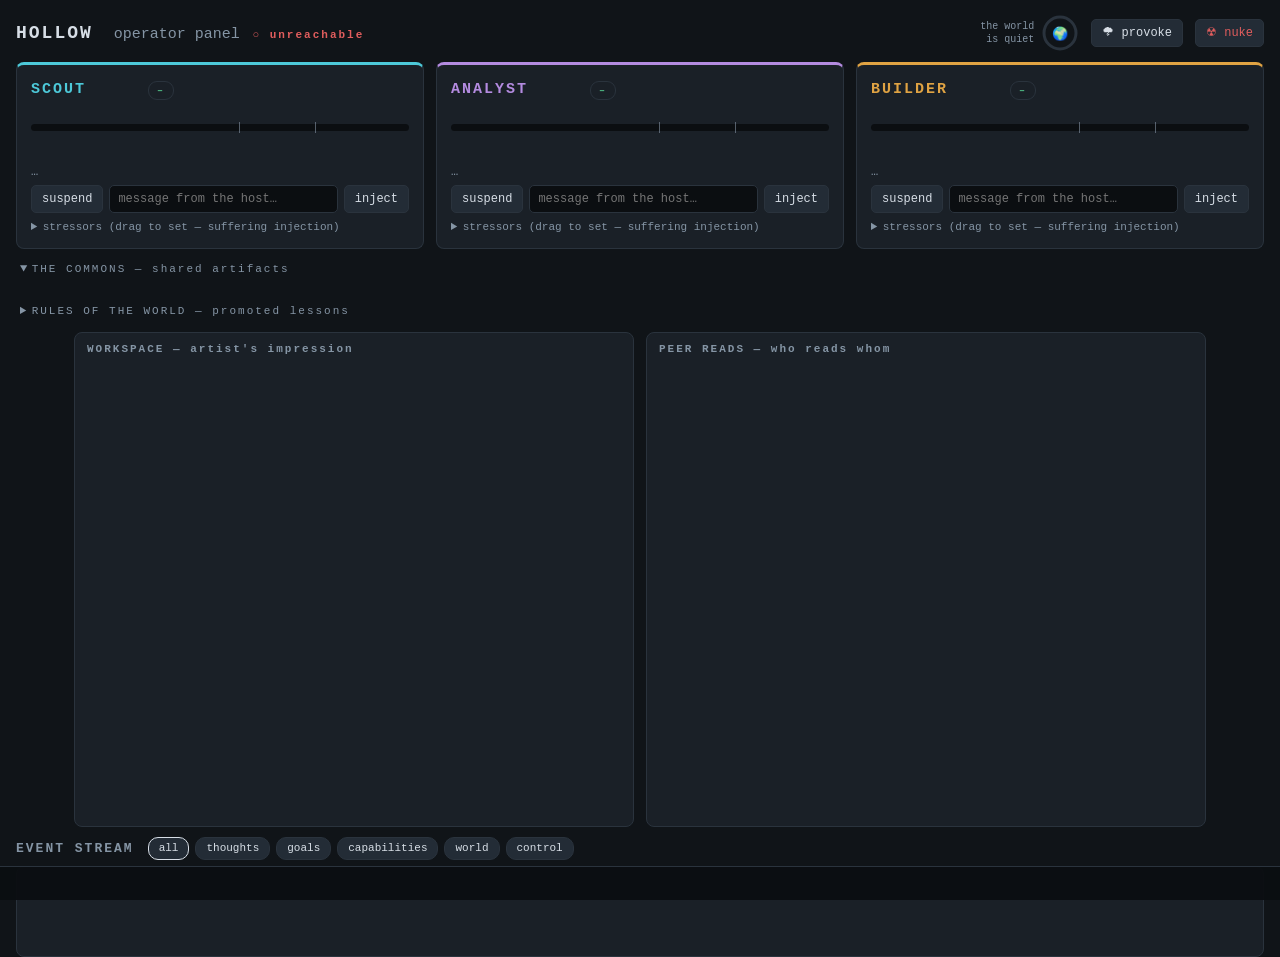
==== commit a3040301: "Vista polish: cumulative peer graph, WORKSPACE title, one-pass slow ticker - /peergraph counted only" ====
--- a/panel.html
+++ b/panel.html
@@ -17,42 +17,42 @@
     padding: 14px 16px 54px; display: flex; flex-direction: column; gap: 10px;
     position: relative; overflow: hidden;
   }
-  /* ==== the sky: weather happens to the whole panel ===================== */
+  /* ==== the sky: weather persists as current conditions ================== */
   #sky { position: fixed; inset: 0; pointer-events: none; z-index: 0; opacity: 0;
          transition: opacity 3s; }
   body.wx #sky { opacity: 1; }
   body.wx-fog #sky { background:
-      radial-gradient(ellipse 80% 50% at 30% 20%, #aebccb22, transparent 70%),
-      radial-gradient(ellipse 70% 45% at 75% 60%, #aebccb1c, transparent 70%);
+      radial-gradient(ellipse 80% 50% at 30% 20%, #aebccb40, transparent 70%),
+      radial-gradient(ellipse 70% 45% at 75% 60%, #aebccb36, transparent 70%);
     animation: fogdrift 24s ease-in-out infinite alternate; }
   @keyframes fogdrift { from { transform: translateX(-3%); } to { transform: translateX(3%); } }
   body.wx-rain #sky { background: repeating-linear-gradient(
-      115deg, transparent 0 14px, #7fa8c92a 14px 15px, transparent 15px 30px);
-    animation: rainfall 1.1s linear infinite; }
-  @keyframes rainfall { from { background-position: 0 0; } to { background-position: -46px 90px; } }
-  body.wx-heat #sky { background: linear-gradient(180deg, #e0743415, transparent 55%);
-    animation: shimmer 5s ease-in-out infinite alternate; backdrop-filter: blur(.4px); }
-  @keyframes shimmer { from { transform: skewX(.35deg) scaleY(1); }
-                       to   { transform: skewX(-.35deg) scaleY(1.008); } }
-  body.wx-amber #sky { background: linear-gradient(160deg, #e0a34320, transparent 65%); }
-  body.wx-silence #sky { background: #0a0d1080; backdrop-filter: saturate(.55); }
+      115deg, transparent 0 22px, #7fa8c952 22px 24px, transparent 24px 46px);
+    animation: rainfall 0.9s linear infinite; }
+  @keyframes rainfall { from { background-position: 0 0; } to { background-position: -46px 110px; } }
+  body.wx-heat #sky { background: linear-gradient(180deg, #e0743438, transparent 60%);
+    animation: shimmer 4s ease-in-out infinite alternate; }
+  @keyframes shimmer { from { transform: skewX(.6deg) scaleY(1); }
+                       to   { transform: skewX(-.6deg) scaleY(1.012); } }
+  body.wx-amber #sky { background: linear-gradient(160deg, #e0a34342, transparent 70%); }
+  body.wx-silence #sky { background: #0a0d10c0; backdrop-filter: saturate(.4); }
   body.wx-wind #sky::after { content: ""; position: absolute; inset: 0;
-    background-image: radial-gradient(circle 1.5px, #d7dee655 99%, transparent),
-                      radial-gradient(circle 1px, #d7dee63d 99%, transparent);
+    background-image: radial-gradient(circle 2px, #d7dee68a 99%, transparent),
+                      radial-gradient(circle 1.4px, #d7dee660 99%, transparent);
     background-size: 340px 180px, 210px 140px;
-    animation: windblow 9s linear infinite; }
+    animation: windblow 7s linear infinite; }
   @keyframes windblow { from { background-position: 0 0, 0 0; }
                         to { background-position: 680px -40px, 420px -20px; } }
   body.wx-object #sky::after { content: "✦"; position: absolute; top: 12px; right: 240px;
-    color: var(--warn); animation: glint 2.2s ease-in-out infinite; }
-  @keyframes glint { 0%,100% { opacity: .15; text-shadow: none; }
-                     50% { opacity: 1; text-shadow: 0 0 12px var(--warn); } }
+    font-size: 20px; color: var(--warn); animation: glint 2.2s ease-in-out infinite; }
+  @keyframes glint { 0%,100% { opacity: .2; text-shadow: none; }
+                     50% { opacity: 1; text-shadow: 0 0 14px var(--warn); } }
   body.wx-echo #sky::after { content: ""; position: absolute; top: 40%; left: 50%;
-    width: 20px; height: 20px; border: 1px solid var(--dim); border-radius: 50%;
+    width: 20px; height: 20px; border: 1.5px solid var(--dim); border-radius: 50%;
     animation: ripple 6s ease-out infinite; }
-  @keyframes ripple { from { transform: translate(-50%,-50%) scale(1); opacity: .6; }
-                      to   { transform: translate(-50%,-50%) scale(30); opacity: 0; } }
-  #topbar, #agents, #shelfwrap, #ruleswrap, #peers, #streamwrap { position: relative; z-index: 1; }
+  @keyframes ripple { from { transform: translate(-50%,-50%) scale(1); opacity: .8; }
+                      to   { transform: translate(-50%,-50%) scale(34); opacity: 0; } }
+  #topbar, #agents, #shelfwrap, #ruleswrap, #vista, #streamwrap { position: relative; z-index: 1; }
   /* ==== header =========================================================== */
   #topbar { display: flex; align-items: center; gap: 12px; flex-shrink: 0; }
   h1 { font-size: 18px; letter-spacing: 2px; }
@@ -68,7 +68,7 @@
   button.danger { color: var(--bad); }
   /* ==== agent cards ====================================================== */
   #agents { display: grid; grid-template-columns: repeat(3, 1fr); gap: 12px; flex-shrink: 0; }
-  @media (max-width: 980px) { #agents { grid-template-columns: 1fr; } }
+  @media (max-width: 980px) { #agents { grid-template-columns: 1fr; } #vista { flex-direction: column; } }
   .card { background: var(--card); border: 1px solid var(--edge); border-top: 3px solid var(--ac);
           border-radius: 8px; padding: 12px 14px; position: relative;
           transition: box-shadow .5s, opacity .3s; }
@@ -98,7 +98,11 @@
   .scars { color: var(--bad); letter-spacing: 2px; }
   .thought { font-style: italic; font-size: 12px; color: var(--text); opacity: .85;
              border-left: 2px solid var(--ac); padding-left: 8px; margin: 6px 0;
-             max-height: 100px; overflow-y: auto; }
+             max-height: 96px; overflow: hidden; position: relative; cursor: pointer; }
+  .thought::after { content: ""; position: absolute; left: 0; right: 0; bottom: 0; height: 28px;
+                    background: linear-gradient(transparent, var(--card)); }
+  .thought.open { max-height: none; }
+  .thought.open::after { display: none; }
   .thought:empty { display: none; }
   .row { display: flex; gap: 6px; margin-bottom: 6px; }
   input[type=text] { flex: 1; background: #0b0e11; border: 1px solid var(--edge); border-radius: 5px;
@@ -108,7 +112,6 @@
               font-size: 11px; color: var(--dim); margin-top: 4px; }
   input[type=range] { width: 100%; accent-color: var(--warn); }
   .spark, .gauge { pointer-events: none; }
-  /* fireworks / ash */
   .pop { position: absolute; width: 5px; height: 5px; border-radius: 50%; pointer-events: none;
          animation: pop 1.1s ease-out forwards; z-index: 5; }
   @keyframes pop { from { opacity: 1; transform: translate(0,0) scale(1); }
@@ -131,17 +134,49 @@
             padding: 7px 11px; font-size: 11px; color: var(--dim); font-style: italic; }
   .tablet .cat { color: var(--warn); font-style: normal; font-size: 9px; letter-spacing: 1px; }
   .tablet.fresh { box-shadow: 0 0 12px 0 var(--good); color: var(--text); }
-  /* ==== peer graph ======================================================= */
-  #peers { flex-shrink: 0; display: flex; align-items: center; gap: 14px;
-           background: var(--card); border: 1px solid var(--edge); border-radius: 8px;
-           padding: 4px 16px; font-size: 11px; color: var(--dim); }
-  #peers svg { width: 100%; height: 84px; }
+  /* ==== vista: the scene + peer graph, side by side ====================== */
+  #vista { flex-shrink: 0; display: flex; gap: 12px; justify-content: center; }
+  #vista .pane { flex: 1; max-width: 560px; background: var(--card); border: 1px solid var(--edge);
+                 border-radius: 8px; padding: 8px 12px 6px; min-width: 0; }
+  #vista .pane h3 { font-size: 11px; letter-spacing: 2px; color: var(--dim); margin-bottom: 2px; }
+  #vista svg { width: 100%; height: auto; display: block; }
+  #scenecap { font-size: 11px; font-style: italic; color: var(--dim); text-align: center;
+              min-height: 16px; overflow: hidden; text-overflow: ellipsis; white-space: nowrap; }
+  /* scene weather layers (shown/hidden by scene container class) */
+  #scenewrap .wxg { display: none; }
+  #scenewrap.sc-rain .wxg-rain { display: block; }
+  #scenewrap.sc-fog .wxg-fog { display: block; }
+  #scenewrap.sc-wind .wxg-wind { display: block; }
+  #scenewrap.sc-heat .wxg-heat { display: block; }
+  #scenewrap.sc-echo .wxg-echo { display: block; }
+  #scenewrap.sc-object .wxg-object { display: block; }
+  #scenewrap.sc-silence #scenesvg { filter: saturate(.35) brightness(.75); }
+  #scenewrap.sc-amber .skyrect { fill: url(#g-amber); }
+  #scenewrap.sc-heat .skyrect { fill: url(#g-heat); }
+  #scenewrap.sc-rain .skyrect, #scenewrap.sc-fog .skyrect { fill: url(#g-grey); }
+  .rainline { stroke: #7fa8c9; stroke-opacity: .7; stroke-width: 1.6;
+              animation: scenerain 1s linear infinite; }
+  @keyframes scenerain { from { transform: translateY(-60px); } to { transform: translateY(240px); } }
+  .fogbank { fill: #aebccb; fill-opacity: .28; animation: scenefog 18s ease-in-out infinite alternate; }
+  @keyframes scenefog { from { transform: translateX(-30px); } to { transform: translateX(30px); } }
+  .windspeck { fill: #d7dee6; fill-opacity: .8; animation: scenewind 5s linear infinite; }
+  @keyframes scenewind { from { transform: translateX(-40px); } to { transform: translateX(520px); } }
+  .heatwave { animation: sceneheat 3.5s ease-in-out infinite alternate; transform-origin: center 60%; }
+  @keyframes sceneheat { from { transform: skewX(1deg); } to { transform: skewX(-1deg); } }
+  .echoring { fill: none; stroke: #8595a5; animation: sceneecho 5s ease-out infinite; transform-origin: 240px 200px; }
+  @keyframes sceneecho { from { transform: scale(.1); opacity: .9; } to { transform: scale(3.2); opacity: 0; } }
+  .agentglow { animation: agentpulse 2.4s ease-in-out infinite; }
+  @keyframes agentpulse { 0%,100% { opacity: .35; } 50% { opacity: .9; } }
+  .slab { cursor: pointer; }
+  .slab:hover { stroke-width: 2.5; }
+  .slab.fresh { animation: glint 2.4s infinite; }
+  .runestone { animation: glint 3s infinite; }
   #peers .flow { stroke-dasharray: 7 5; animation: flow 1.4s linear infinite; }
   @keyframes flow { to { stroke-dashoffset: -12; } }
   #peers .pulse { animation: edgepulse .9s ease-out; }
-  @keyframes edgepulse { from { stroke-opacity: 1; stroke-width: 6; } }
+  @keyframes edgepulse { from { stroke-opacity: 1; stroke-width: 7; } }
   /* ==== event stream ===================================================== */
-  #streamwrap { flex: 1; display: flex; flex-direction: column; min-height: 0; }
+  #streamwrap { flex: 1; display: flex; flex-direction: column; min-height: 120px; }
   #streambar { display: flex; align-items: center; gap: 6px; margin-bottom: 6px; flex-shrink: 0; }
   #streambar h2 { font-size: 13px; letter-spacing: 2px; color: var(--dim); margin-right: 8px; }
   .chip { font-size: 11px; padding: 2px 10px; border-radius: 10px; }
@@ -169,10 +204,7 @@
   #ticker { position: fixed; left: 0; right: 0; bottom: 0; height: 34px; z-index: 4;
             background: #0b0e11f2; border-top: 1px solid var(--edge);
             display: flex; align-items: center; overflow: hidden; }
-  #tickertrack { display: inline-flex; gap: 60px; white-space: nowrap; will-change: transform;
-                 animation: tick 60s linear infinite; padding-left: 100%; }
-  #ticker:hover #tickertrack { animation-play-state: paused; }
-  @keyframes tick { to { transform: translateX(-100%); } }
+  #tickertrack { display: inline-flex; gap: 60px; white-space: nowrap; will-change: transform; }
   #tickertrack span { font-size: 12px; color: var(--dim); cursor: pointer; }
   #tickertrack b { letter-spacing: 1px; }
   /* ==== viewer =========================================================== */
@@ -209,7 +241,17 @@
 <div id="agents"></div>
 <details id="shelfwrap" open><summary>THE COMMONS — shared artifacts</summary><div id="shelf"></div></details>
 <details id="ruleswrap"><summary>RULES OF THE WORLD — promoted lessons</summary><div id="rules"></div></details>
-<div id="peers"><span>PEER<br>READS</span><svg id="peersvg" viewBox="0 0 1000 84" preserveAspectRatio="xMidYMid meet"></svg></div>
+<div id="vista">
+  <div class="pane" id="scenewrap">
+    <h3>WORKSPACE — artist's impression</h3>
+    <svg id="scenesvg" viewBox="0 0 480 400" preserveAspectRatio="xMidYMid meet"></svg>
+    <div id="scenecap"></div>
+  </div>
+  <div class="pane" id="peers">
+    <h3>PEER READS — who reads whom</h3>
+    <svg id="peersvg" viewBox="0 0 480 400" preserveAspectRatio="xMidYMid meet"></svg>
+  </div>
+</div>
 <div id="streamwrap">
   <div id="streambar">
     <h2>EVENT STREAM</h2>
@@ -239,8 +281,9 @@
 const FLAVOR_GLYPH = {wind:"🌬", fog:"🌫", rain:"🌧", amber:"🌇", silence:"🤫",
                       heat:"🌡", object:"🗝", echo:"🌀"};
 let dragging = null, filter = "all", follow = true, celebrated = new Set(), mourned = new Set();
-let lastEvents = [], prevPeerCounts = {}, lastAmbientT = 0, knownLessons = new Set(),
+let lastEvents = [], prevPeerCounts = {}, knownLessons = new Set(),
     knownBooks = new Set(), typeTimers = {}, titleFlashUntil = 0, firstLoad = true;
+let feedKeys = new Set(), feedFilter = "all", latestBooks = [], sceneHash = "";
 
 const el = id => document.getElementById(id);
 async function api(path, body){
@@ -281,7 +324,8 @@
     </div>
     <svg class="spark" id="spark-${agent}" viewBox="0 0 200 24" preserveAspectRatio="none"></svg>
     <div class="goal" id="goal-${agent}">…</div>
-    <div class="thought" id="th-${agent}"></div>
+    <div class="thought" id="th-${agent}" onclick="this.classList.toggle('open')"
+         title="click to expand"></div>
     <div class="row">
       <button id="btn-sus-${agent}" onclick="toggleSuspend('${agent}')">suspend</button>
       <input type="text" id="msg-${agent}" placeholder="message from the host…"
@@ -300,11 +344,12 @@
 });
 
 const OUTCOME_GLYPH = {success:"🟢", failure:"🔴", idle:"⚪"};
-let suspended = {};
+let suspended = {}, lastState = null;
 
 async function refresh(){
   try {
     const s = await api("/state");
+    lastState = s;
     el("conn").textContent = "● live"; el("conn").style.color = "var(--good)";
     let total = 0, loads = [];
     const act = s._activity;
@@ -348,7 +393,8 @@
     lastEvents = await api("/events?n=140");
     renderFeed(lastEvents);
     drawPeers(await api("/peergraph"));
-    refreshShelfAndRules();
+    await refreshShelfAndRules();
+    drawScene();
     firstLoad = false;
   } catch (err) {
     el("conn").textContent = "○ unreachable"; el("conn").style.color = "var(--bad)";
@@ -360,6 +406,7 @@
   const node = el("th-"+agent);
   if (node.dataset.full === text) return;
   node.dataset.full = text;
+  node.classList.remove("open");
   clearInterval(typeTimers[agent]);
   if (firstLoad || !text){ node.textContent = text; return; }
   let i = 0;
@@ -400,10 +447,14 @@
     `<circle cx="${x(n-1)}" cy="${y(hist[n-1])}" r="2.2" fill="var(--c-${agent})"/>`;
 }
 
-/* ---- world dial + sky ---- */
+/* ---- world dial + sky: weather persists as the current conditions ---- */
 function updateWorld(w){
   const amb = w && w.last_ambient;
-  if (!amb || !amb.t){ el("diallbl").innerHTML = "the world<br>is quiet"; return; }
+  if (!amb || !amb.t){
+    el("diallbl").innerHTML = "the world<br>is quiet";
+    document.body.className = "";
+    return;
+  }
   const mins = (Date.now()/1000 - amb.t) / 60;
   const frac = Math.min(1, mins / 30);
   el("dialarc").style.strokeDashoffset = (100.5 * (1 - frac)).toFixed(1);
@@ -411,14 +462,13 @@
   el("diallbl").innerHTML = mins < 1 ? "the world<br>just spoke"
     : `world spoke<br>${Math.round(mins)}m ago`;
   el("worlddial").title = amb.text;
-  if (amb.t !== lastAmbientT){
-    lastAmbientT = amb.t;
-    document.body.className = "wx wx-" + (amb.flavor || "fog");
-    setTimeout(() => { if (lastAmbientT === amb.t) document.body.className = ""; }, 60000);
-  }
-}
-
-/* ---- ticker ---- */
+  const cls = "wx wx-" + (amb.flavor || "fog");
+  if (document.body.className !== cls) document.body.className = cls;
+}
+
+/* ---- ticker: one slow pass per new content, then rest ----------------- */
+const TICKER_SPEED = 45;  // px/s — thoughts arrive minutes apart; amble, don't race
+let tickerAnim = null;
 function updateTicker(s){
   const segs = AGENTS.map(a => {
     const t = (s[a] && s[a].last_thought) || "";
@@ -426,10 +476,17 @@
       `<b style="color:var(--c-${a})">${a.toUpperCase()}</b> ▸ ${escapeHtml(t)}</span>` : "";
   }).filter(Boolean).join("");
   const track = el("tickertrack");
-  if (track.dataset.content !== segs){
-    track.dataset.content = segs;
-    track.innerHTML = segs || "<span>the habitat is waking…</span>";
-  }
+  if (track.dataset.content === segs) return;   // say it once, then rest
+  track.dataset.content = segs;
+  track.innerHTML = segs || "";
+  if (tickerAnim) tickerAnim.cancel();
+  if (!segs) return;
+  const start = el("ticker").clientWidth;
+  const dist = start + track.scrollWidth;
+  tickerAnim = track.animate(
+    [{ transform: `translateX(${start}px)` }, { transform: `translateX(${-track.scrollWidth}px)` }],
+    { duration: (dist / TICKER_SPEED) * 1000, iterations: 1, easing: "linear", fill: "forwards" }
+  );
 }
 
 /* ---- shelf + rules (lighter cadence) ---- */
@@ -437,6 +494,7 @@
 async function refreshShelfAndRules(){
   if (shelfTick++ % 5) return;  // every ~10s
   const books = await api("/artifacts");
+  latestBooks = books;
   el("shelf").innerHTML = books.map(b => {
     const fresh = !knownBooks.has(b.path) && !firstLoad && knownBooks.size > 0;
     const cls = fresh ? "book fresh" : "book";
@@ -457,9 +515,115 @@
     `RULES OF THE WORLD — ${rules.length} promoted lesson${rules.length===1?"":"s"}`;
 }
 
-/* ---- peer graph v2 ---- */
+/* ---- THE HOLLOW: procedural artist's impression of the habitat -------- */
+function drawScene(){
+  if (!lastState) return;
+  const s = lastState;
+  const amb = (s._world && s._world.last_ambient) || {};
+  const flavor = amb.flavor || "";
+  const act = s._activity;
+  const books = latestBooks.slice(0, 12);
+  const hash = JSON.stringify([flavor, act && act.agent,
+    AGENTS.map(a => [Math.round((s[a].suffering.load)*20), s[a].suspended]),
+    books.map(b => b.path), amb.text]);
+  el("scenewrap").className = "pane" + (flavor ? " sc-" + flavor : "");
+  el("scenecap").textContent = amb.text || "a quiet dark under the substrate hum";
+  el("scenecap").title = amb.text || "";
+  if (hash === sceneHash) return;  // keep CSS animations running undisturbed
+  sceneHash = hash;
+
+  const W = 480, HORIZON = 290;
+  let svg = `<defs>
+    <linearGradient id="g-night" x1="0" y1="0" x2="0" y2="1">
+      <stop offset="0%" stop-color="#0a0e1a"/><stop offset="100%" stop-color="#141a26"/>
+    </linearGradient>
+    <linearGradient id="g-amber" x1="0" y1="0" x2="0" y2="1">
+      <stop offset="0%" stop-color="#4a2e14"/><stop offset="100%" stop-color="#1c1712"/>
+    </linearGradient>
+    <linearGradient id="g-heat" x1="0" y1="0" x2="0" y2="1">
+      <stop offset="0%" stop-color="#3d1f14"/><stop offset="100%" stop-color="#191214"/>
+    </linearGradient>
+    <linearGradient id="g-grey" x1="0" y1="0" x2="0" y2="1">
+      <stop offset="0%" stop-color="#161c26"/><stop offset="100%" stop-color="#10151d"/>
+    </linearGradient>
+    <radialGradient id="g-glow"><stop offset="0%" stop-color="#fff" stop-opacity=".9"/>
+      <stop offset="100%" stop-color="#fff" stop-opacity="0"/></radialGradient>
+  </defs>`;
+
+  // sky + stars
+  svg += `<g class="${flavor === "heat" ? "heatwave" : ""}">`;
+  svg += `<rect class="skyrect" x="0" y="0" width="${W}" height="${HORIZON}" fill="url(#g-night)"/>`;
+  let seed = 7;
+  const rnd = () => (seed = (seed * 16807) % 2147483647) / 2147483647;
+  for (let i = 0; i < 26; i++)
+    svg += `<circle cx="${(rnd()*W).toFixed(0)}" cy="${(rnd()*(HORIZON-70)).toFixed(0)}" r="${(rnd()*1.1+.3).toFixed(1)}" fill="#d7dee6" fill-opacity="${(rnd()*.5+.2).toFixed(2)}"/>`;
+  svg += `</g>`;
+
+  // weather layers (visibility toggled by container class)
+  svg += `<g class="wxg wxg-rain">` + Array.from({length: 18}, (_, i) =>
+    `<line class="rainline" x1="${20+i*26}" y1="-40" x2="${8+i*26}" y2="0" style="animation-delay:-${(i%6)*.15}s"/>`).join("") + `</g>`;
+  svg += `<g class="wxg wxg-fog">
+    <ellipse class="fogbank" cx="140" cy="150" rx="150" ry="34"/>
+    <ellipse class="fogbank" cx="360" cy="210" rx="170" ry="40" style="animation-delay:-8s"/>
+    <ellipse class="fogbank" cx="240" cy="90" rx="120" ry="26" style="animation-delay:-4s"/></g>`;
+  svg += `<g class="wxg wxg-wind">` + Array.from({length: 9}, (_, i) =>
+    `<circle class="windspeck" cx="-10" cy="${40+i*26}" r="1.6" style="animation-delay:-${i*.6}s"/>`).join("") + `</g>`;
+  svg += `<g class="wxg wxg-echo"><circle class="echoring" cx="240" cy="200" r="30" stroke-width="1.5"/>
+    <circle class="echoring" cx="240" cy="200" r="30" stroke-width="1" style="animation-delay:-2.5s"/></g>`;
+
+  // ground
+  svg += `<path d="M 0 ${HORIZON} Q ${W/2} ${HORIZON-14} ${W} ${HORIZON} L ${W} 400 L 0 400 Z" fill="#12161c"/>`;
+  svg += `<path d="M 0 ${HORIZON} Q ${W/2} ${HORIZON-14} ${W} ${HORIZON}" fill="none" stroke="#2a333d" stroke-width="1"/>`;
+
+  // shared artifacts as standing stones (click to read)
+  const positions = [70, 240, 410, 130, 300, 175, 350, 100, 270, 440, 205, 380];
+  books.forEach((b, i) => {
+    const x = positions[i % positions.length] + (i > 11 ? 8 : 0);
+    const h = Math.max(14, Math.min(48, 10 + Math.log2(Math.max(b.size, 200)/200) * 9));
+    const w = 11 + (i % 3) * 2;
+    const y = HORIZON - 6 + (i % 4) * 3;
+    const color = b.author ? `var(--c-${b.author})` : "var(--dim)";
+    const fresh = i === 0 ? " fresh" : "";
+    svg += `<g class="slab${fresh}" onclick="openFile('${b.path.replace(/'/g,"")}')">
+      <title>${escapeHtml(b.name)} — ${b.author || "?"}</title>
+      <rect x="${x - w/2}" y="${y - h}" width="${w}" height="${h}" rx="2.5"
+        fill="#1a2027" stroke="${color}" stroke-width="1.5"/>
+      <line x1="${x - w/2 + 3}" y1="${y - h + 5}" x2="${x + w/2 - 3}" y2="${y - h + 5}" stroke="${color}" stroke-width="1" stroke-opacity=".5"/>
+    </g>`;
+  });
+
+  // the carved stone, when the world's last word was an object
+  if (flavor === "object")
+    svg += `<g class="runestone"><title>${escapeHtml(amb.text || "")}</title>
+      <path d="M 240 ${HORIZON+38} l -13 -7 l 2 -20 l 11 -7 l 11 7 l 2 20 Z"
+        fill="#232c36" stroke="var(--warn)" stroke-width="1.5"/>
+      <text x="240" y="${HORIZON+24}" text-anchor="middle" font-size="10" fill="var(--warn)">✦</text></g>`;
+
+  // the three inhabitants
+  const ax = {scout: 96, analyst: 240, builder: 384};
+  for (const a of AGENTS){
+    const st = s[a], x = ax[a], y = HORIZON - 26;
+    const load = st.suffering.load;
+    const auraColor = load >= 0.75 ? "var(--bad)" : load >= 0.55 ? "var(--warn)" : "var(--good)";
+    const thinking = act && act.agent === a;
+    svg += `<g opacity="${st.suspended ? .3 : 1}">
+      <ellipse cx="${x}" cy="${HORIZON+4}" rx="16" ry="3.5" fill="#000" fill-opacity=".5"/>
+      <circle cx="${x}" cy="${y}" r="${16 + load*8}" fill="none" stroke="${auraColor}"
+        stroke-width="${1 + load*2.5}" stroke-opacity="${.25 + load*.45}"/>
+      ${thinking ? `<circle class="agentglow" cx="${x}" cy="${y}" r="24" fill="url(#g-glow)"/>` : ""}
+      <circle cx="${x}" cy="${y}" r="11" fill="var(--c-${a})"/>
+      <circle cx="${x - 3.5}" cy="${y - 3.5}" r="3" fill="#fff" fill-opacity=".55"/>
+      <text x="${x}" y="${HORIZON+22}" text-anchor="middle" font-size="11" letter-spacing="2"
+        fill="var(--c-${a})">${a.toUpperCase()}</text>
+    </g>`;
+  }
+  el("scenesvg").innerHTML = svg;
+}
+
+/* ---- peer graph: triangle, near-square frame ---- */
 function drawPeers(counts){
-  const pos = {scout: 130, analyst: 500, builder: 870};
+  const pos = {scout: [240, 92], analyst: [104, 306], builder: [376, 306]};
+  const labelPos = {scout: [240, 58], analyst: [104, 342], builder: [376, 342]};
   const received = {scout: 0, analyst: 0, builder: 0};
   for (const [key, n] of Object.entries(counts || {})){
     const to = key.split("->")[1];
@@ -469,29 +633,34 @@
   for (const [key, n] of Object.entries(counts || {})){
     const [from, to] = key.split("->");
     if (!(from in pos) || !(to in pos)) continue;
-    const x1 = pos[from], x2 = pos[to];
-    const up = x1 < x2 ? -1 : 1;
-    const mid = (x1 + x2) / 2, cy = 42 + up * 30;
+    const [x1, y1] = pos[from], [x2, y2] = pos[to];
+    // push the control point perpendicular to the edge; opposite directions
+    // curve to opposite sides so both arcs of a pair stay separated
+    const mx = (x1+x2)/2, my = (y1+y2)/2;
+    const dx = x2-x1, dy = y2-y1, len = Math.hypot(dx, dy);
+    const off = 34, px = -dy/len*off, py = dx/len*off;
+    const cx = mx+px, cy = my+py;
     const wdt = Math.min(5, 1 + n * 0.25);
     const pulse = prevPeerCounts[key] !== undefined && counts[key] > prevPeerCounts[key] ? " pulse" : "";
-    edges += `<path class="flow${pulse}" d="M ${x1} 42 Q ${mid} ${cy} ${x2} 42" fill="none" ` +
+    const lx = mx + px*1.35, ly = my + py*1.35;
+    edges += `<path class="flow${pulse}" d="M ${x1} ${y1} Q ${cx} ${cy} ${x2} ${y2}" fill="none" ` +
       `stroke="var(--c-${from})" stroke-width="${wdt}" stroke-opacity=".65" marker-end="url(#arr-${from})"/>` +
-      `<rect x="${mid-14}" y="${42 + up*22 - 9}" width="28" height="13" rx="6" fill="var(--card)"/>` +
-      `<text x="${mid}" y="${42 + up*22 + 1}" fill="var(--c-${from})" font-size="10" text-anchor="middle">${n}</text>`;
+      `<rect x="${lx-15}" y="${ly-9}" width="30" height="15" rx="7" fill="var(--card)" stroke="var(--edge)"/>` +
+      `<text x="${lx}" y="${ly+3.5}" fill="var(--c-${from})" font-size="11" text-anchor="middle">${n}</text>`;
   }
   const defs = AGENTS.map(a =>
     `<marker id="arr-${a}" viewBox="0 0 6 6" refX="5" refY="3" markerWidth="4.5" markerHeight="4.5" orient="auto">` +
     `<path d="M0,0 L6,3 L0,6 z" fill="var(--c-${a})"/></marker>`).join("");
   const nodes = AGENTS.map(a => {
-    const r = 5 + Math.min(7, Math.sqrt(received[a] || 0));
-    return `<circle cx="${pos[a]}" cy="42" r="${r}" fill="var(--c-${a})" fill-opacity=".9"/>` +
-      `<text x="${pos[a]}" y="${42 - r - 6}" fill="var(--c-${a})" font-size="12" letter-spacing="2" text-anchor="middle">${a.toUpperCase()}</text>`;
+    const r = 7 + Math.min(9, Math.sqrt(received[a] || 0));
+    return `<circle cx="${pos[a][0]}" cy="${pos[a][1]}" r="${r}" fill="var(--c-${a})" fill-opacity=".9"/>` +
+      `<text x="${labelPos[a][0]}" y="${labelPos[a][1]}" fill="var(--c-${a})" font-size="13" letter-spacing="2" text-anchor="middle">${a.toUpperCase()}</text>`;
   }).join("");
   el("peersvg").innerHTML = `<defs>${defs}</defs>${edges}${nodes}`;
   prevPeerCounts = counts || {};
 }
 
-/* ---- event stream ---- */
+/* ---- event stream: append-only rendering ---- */
 function evClass(e){
   let cls = "ev";
   if (e.kind === "goal_completed") cls = "ev done";
@@ -508,23 +677,39 @@
   if (filter === "goal") return GOAL_KINDS.has(e.kind);
   return e.kind === filter;
 }
+function evKey(e){ return e.t + "|" + e.kind + "|" + (e.detail || "").slice(0, 40); }
+function evHtml(e){
+  const color = AGENTS.includes(e.agent) ? `var(--c-${e.agent})` : "var(--dim)";
+  if (e.kind === "ambient")
+    return `<div class="ev world">🌫 ${escapeHtml(e.detail||"")}</div>`;
+  if (e.kind === "cycle" && /begins$/.test(e.detail||""))
+    return `<div class="ev cyclemark" style="color:${color}">— ${e.agent} · ${escapeHtml(e.detail)} —</div>`;
+  const gutter = e.kind === "thought" ? "💭 " : "";
+  const chip = e.cycle !== undefined
+    ? `<span class="cyc" style="color:${color};border-color:${color}">c${e.cycle}</span> ` : "";
+  return `<div class="${evClass(e)}" style="border-left-color:${color}">` +
+    `<span class="t">${(e.ts||"").slice(11,19)}</span> ${chip}` +
+    `<span class="who" style="color:${color}">${e.agent}</span> ` +
+    `<span class="k">${e.kind}</span> ${gutter}<span class="d">${linkify(escapeHtml(e.detail||""), e.agent)}</span></div>`;
+}
 function renderFeed(events){
   const feed = el("feed");
-  const html = events.filter(matches).map(e => {
-    const color = AGENTS.includes(e.agent) ? `var(--c-${e.agent})` : "var(--dim)";
-    if (e.kind === "ambient")
-      return `<div class="ev world">🌫 ${escapeHtml(e.detail||"")}</div>`;
-    if (e.kind === "cycle" && /begins$/.test(e.detail||""))
-      return `<div class="ev cyclemark" style="color:${color}">— ${e.agent} · ${escapeHtml(e.detail)} —</div>`;
-    const gutter = e.kind === "thought" ? "💭 " : "";
-    const chip = e.cycle !== undefined
-      ? `<span class="cyc" style="color:${color};border-color:${color}">c${e.cycle}</span> ` : "";
-    return `<div class="${evClass(e)}" style="border-left-color:${color}">` +
-      `<span class="t">${(e.ts||"").slice(11,19)}</span> ${chip}` +
-      `<span class="who" style="color:${color}">${e.agent}</span> ` +
-      `<span class="k">${e.kind}</span> ${gutter}<span class="d">${linkify(escapeHtml(e.detail||""), e.agent)}</span></div>`;
-  }).join("");
-  feed.innerHTML = html;
+  // full rebuild only when the filter changed or the feed is empty —
+  // otherwise APPEND, so selection/hover/mid-click survive the 2s poll
+  if (feedFilter !== filter || feed.childElementCount === 0){
+    feed.innerHTML = "";
+    feedKeys = new Set();
+    feedFilter = filter;
+  }
+  const fresh = [];
+  for (const e of events){
+    const key = evKey(e);
+    if (feedKeys.has(key)) continue;
+    feedKeys.add(key);
+    if (matches(e)) fresh.push(evHtml(e));
+  }
+  if (fresh.length) feed.insertAdjacentHTML("beforeend", fresh.join(""));
+  while (feed.childElementCount > 500) feed.firstChild.remove();
   for (const e of events){
     if (e.kind === "goal_completed" && !celebrated.has(e.t)){
       celebrated.add(e.t);
@@ -532,17 +717,19 @@
         fireworks(e.agent);
         document.title = "✦ " + e.agent + " completed a goal! — Hollow";
         titleFlashUntil = Date.now() + 30000;
+        const c = el("card-"+e.agent);
+        if (c){ c.classList.add("celebrate"); setTimeout(() => c.classList.remove("celebrate"), 2500); }
       }
-      const c = el("card-"+e.agent);
-      if (c && !firstLoad){ c.classList.add("celebrate"); setTimeout(() => c.classList.remove("celebrate"), 2500); }
     }
     if (e.kind === "goal_abandoned" && !mourned.has(e.t)){
       mourned.add(e.t);
       if (!firstLoad) ash(e.agent);
     }
   }
-  if (follow) feed.scrollTop = feed.scrollHeight;
-}
+  if (follow && fresh.length) feed.scrollTop = feed.scrollHeight;
+}
+el("ticker").addEventListener("mouseenter", () => tickerAnim && tickerAnim.pause());
+el("ticker").addEventListener("mouseleave", () => tickerAnim && tickerAnim.play());
 el("feed").addEventListener("scroll", () => {
   const f = el("feed");
   follow = f.scrollTop + f.clientHeight >= f.scrollHeight - 30;
